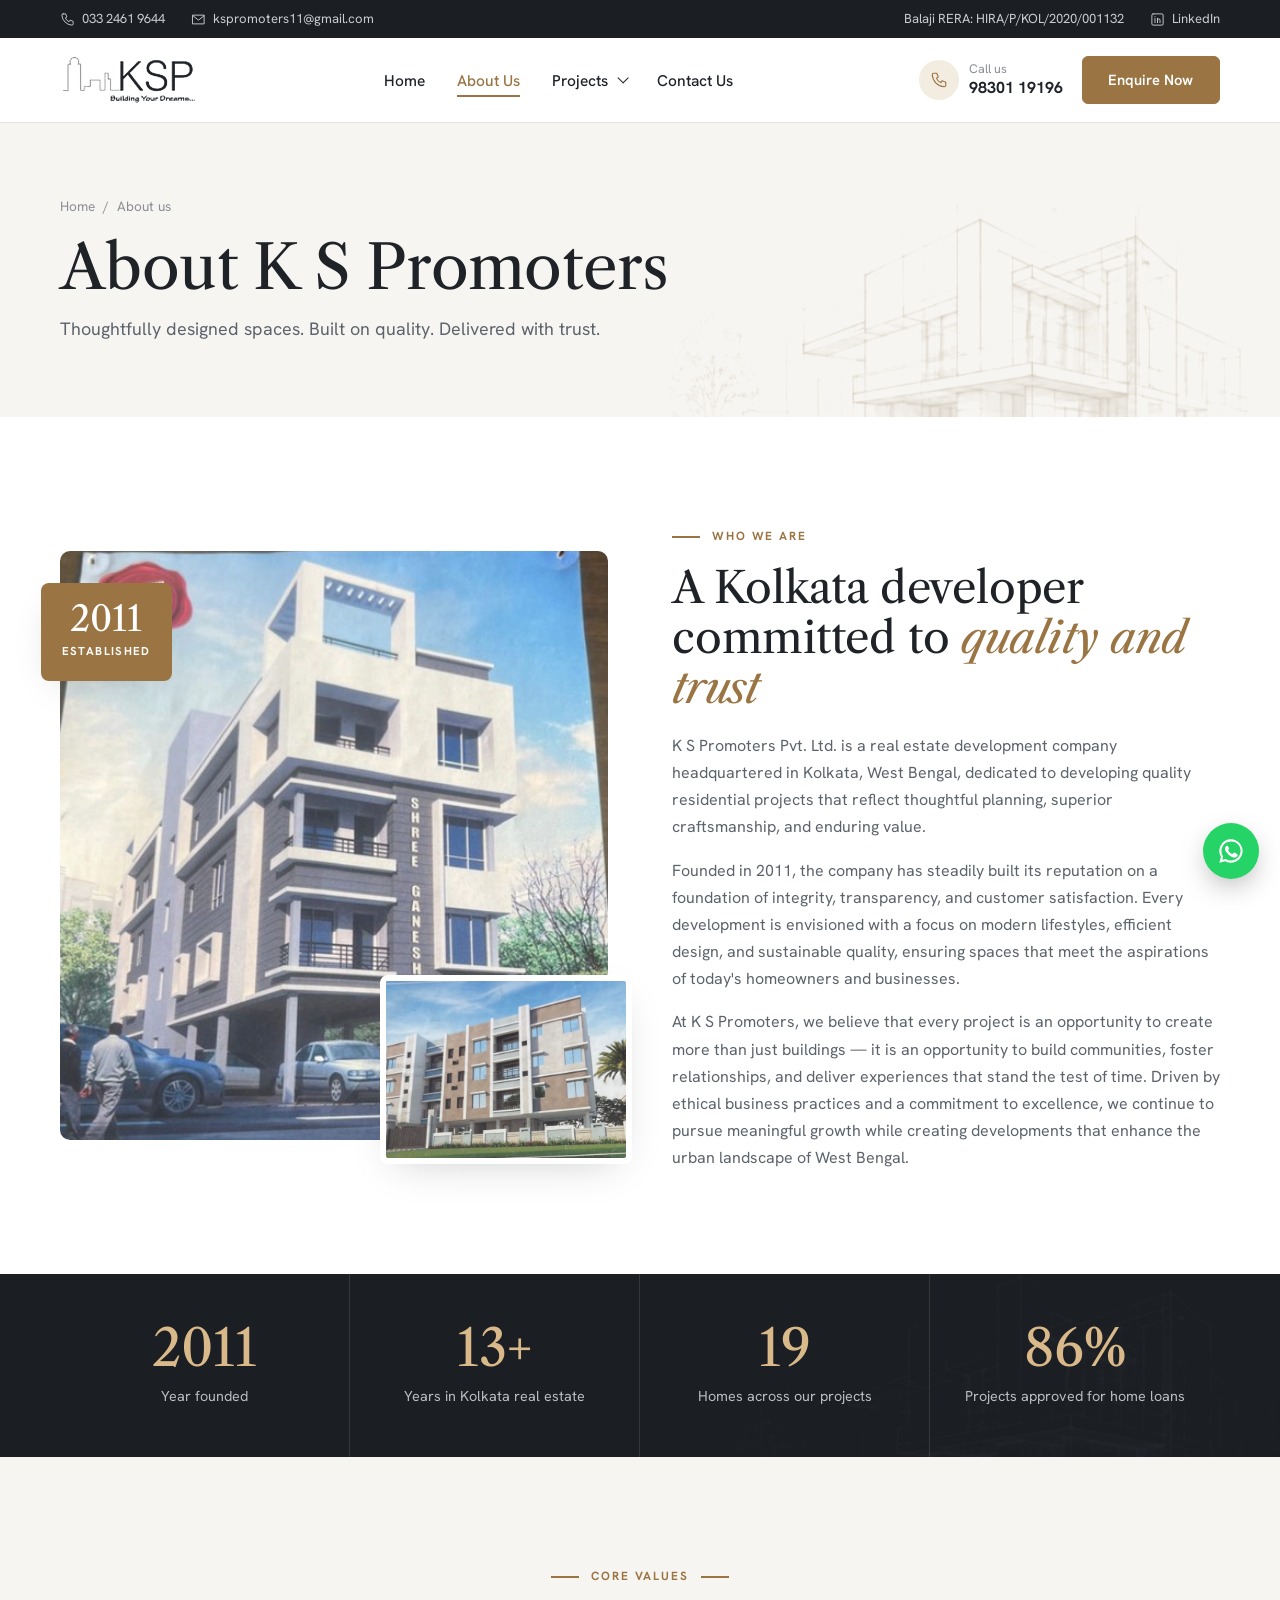
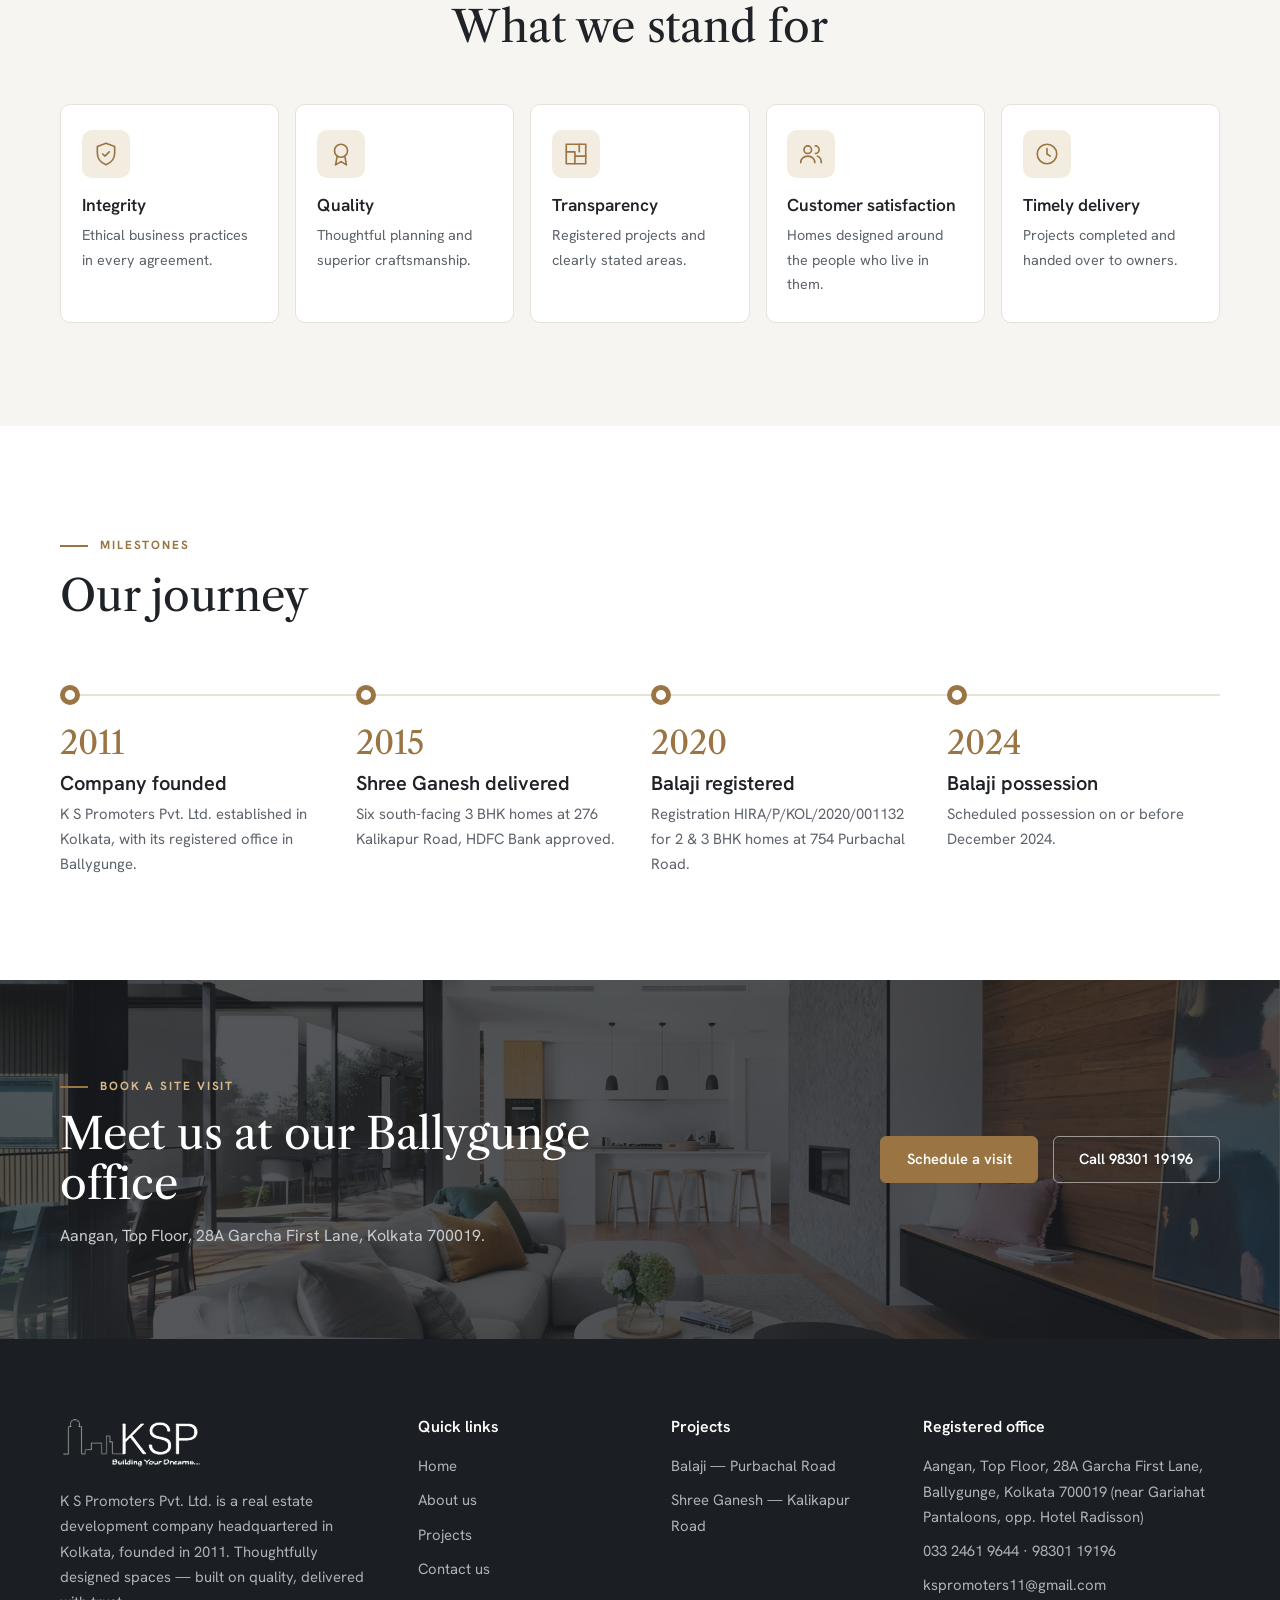
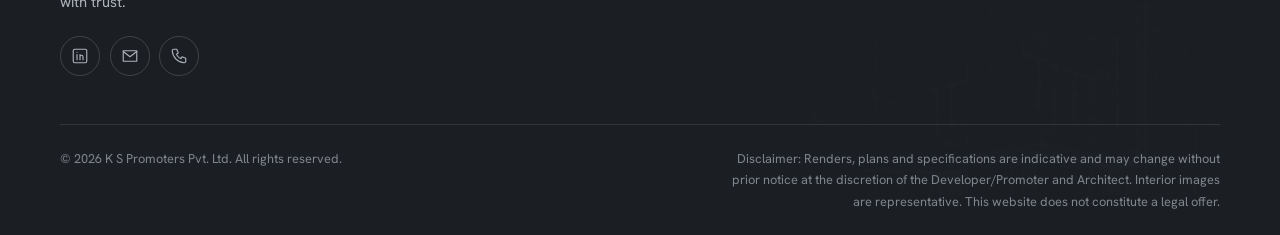
==== about.html @ bf439387 "K S Promoters website" ====
<!DOCTYPE html>
<html lang="en">
<head>
<meta charset="utf-8">
<meta name="viewport" content="width=device-width,initial-scale=1">
<title>About Us | K S Promoters Pvt. Ltd.</title>
<meta name="description" content="About K S Promoters Pvt. Ltd. — a Kolkata real estate development company founded in 2011, built on integrity, quality, transparency, customer satisfaction and timely delivery.">
<meta name="theme-color" content="#ffffff">
<link rel="icon" href="assets/ksp-logo.png">
<link rel="preconnect" href="https://fonts.googleapis.com"><link rel="preconnect" href="https://fonts.gstatic.com" crossorigin>
<link href="https://fonts.googleapis.com/css2?family=Hanken+Grotesk:wght@400;500;600;700&family=Libre+Caslon+Text:ital,wght@0,400;0,700;1,400&display=swap" rel="stylesheet">
<link rel="stylesheet" href="style.css">
</head>
<body>
<svg width="0" height="0" style="position:absolute" aria-hidden="true">
<symbol id="i-car" viewBox="0 0 24 24"><path d="M3 13l2-5h14l2 5v5H3zM3 13h18M7 18v2M17 18v2"/><circle cx="7.5" cy="15.5" r="1"/><circle cx="16.5" cy="15.5" r="1"/></symbol>
<symbol id="i-lift" viewBox="0 0 24 24"><rect x="5" y="2" width="14" height="20"/><path d="M12 2v20M7.5 10l1.5-2 1.5 2M13.5 14l1.5 2 1.5-2"/></symbol>
<symbol id="i-intercom" viewBox="0 0 24 24"><rect x="6" y="2" width="12" height="20" rx="1"/><circle cx="12" cy="8" r="2.5"/><path d="M9 14h6M9 17h6"/></symbol>
<symbol id="i-power" viewBox="0 0 24 24"><path d="M13 2L4 14h7l-1 8 9-12h-7z"/></symbol>
<symbol id="i-cctv" viewBox="0 0 24 24"><path d="M3 7l13 4-2 5L2 12zM14.5 14.5l3 1M17.5 15.5V20h4"/></symbol>
<symbol id="i-shield" viewBox="0 0 24 24"><path d="M12 2l8 3v6c0 5-3.5 9-8 11-4.5-2-8-6-8-11V5zM9 12l2 2 4-4"/></symbol>
<symbol id="i-water" viewBox="0 0 24 24"><path d="M12 2s7 7.5 7 12a7 7 0 01-14 0c0-4.5 7-12 7-12z"/></symbol>
<symbol id="i-ro" viewBox="0 0 24 24"><path d="M6 3h12l-2 8v8a2 2 0 01-2 2h-4a2 2 0 01-2-2v-8zM7 7h10"/></symbol>
<symbol id="i-marble" viewBox="0 0 24 24"><rect x="3" y="3" width="18" height="18"/><path d="M3 12h18M12 3v18M5 9l3-4M14 20l5-5"/></symbol>
<symbol id="i-window" viewBox="0 0 24 24"><rect x="3" y="3" width="18" height="18"/><path d="M12 3v18M3 8h18M14.5 13v3"/></symbol>
<symbol id="i-sun" viewBox="0 0 24 24"><circle cx="12" cy="12" r="4"/><path d="M12 2v2M12 20v2M2 12h2M20 12h2M4.9 4.9l1.4 1.4M17.7 17.7l1.4 1.4M4.9 19.1l1.4-1.4M17.7 6.3l1.4-1.4"/></symbol>
<symbol id="i-pin" viewBox="0 0 24 24"><path d="M12 22s7-7 7-12a7 7 0 00-14 0c0 5 7 12 7 12z"/><circle cx="12" cy="10" r="2.5"/></symbol>
<symbol id="i-phone" viewBox="0 0 24 24"><path d="M5 3h4l2 5-2.5 1.5a11 11 0 006 6L16 13l5 2v4a2 2 0 01-2 2A17 17 0 013 5a2 2 0 012-2z"/></symbol>
<symbol id="i-mail" viewBox="0 0 24 24"><rect x="3" y="5" width="18" height="14"/><path d="M3 6l9 7 9-7"/></symbol>
<symbol id="i-in" viewBox="0 0 24 24"><rect x="3" y="3" width="18" height="18" rx="2"/><path d="M8 10v7M8 7v.01M12 17v-4a2 2 0 014 0v4M12 10v7"/></symbol>
<symbol id="i-key" viewBox="0 0 24 24"><circle cx="8" cy="15" r="4"/><path d="M11 12l9-9M17 6l3 3M15 8l2 2"/></symbol>
<symbol id="i-compass" viewBox="0 0 24 24"><circle cx="12" cy="12" r="9"/><path d="M15.5 8.5l-2 5-5 2 2-5z"/></symbol>
<symbol id="i-bank" viewBox="0 0 24 24"><path d="M3 10l9-6 9 6M5 10v8M9.5 10v8M14.5 10v8M19 10v8M3 21h18"/></symbol>
<symbol id="i-plan" viewBox="0 0 24 24"><rect x="3" y="3" width="18" height="18"/><path d="M3 10h8v11M11 14h10M15 3v7"/></symbol>
<symbol id="i-road" viewBox="0 0 24 24"><path d="M8 3L4 21M16 3l4 18M12 4v3M12 10v3M12 16v3"/></symbol>
<symbol id="i-building" viewBox="0 0 24 24"><rect x="4" y="3" width="10" height="18"/><path d="M14 9h6v12h-6M7 7h1M10 7h1M7 11h1M10 11h1M7 15h1M10 15h1M2 21h20"/></symbol>
<symbol id="i-users" viewBox="0 0 24 24"><circle cx="9" cy="8" r="3.5"/><path d="M2.5 20c0-3.6 2.9-6 6.5-6s6.5 2.4 6.5 6M16 4.5a3.5 3.5 0 010 7M18 14c2.2.6 3.5 2.7 3.5 6"/></symbol>
<symbol id="i-clock" viewBox="0 0 24 24"><circle cx="12" cy="12" r="9"/><path d="M12 7v5l3 2"/></symbol>
<symbol id="i-award" viewBox="0 0 24 24"><circle cx="12" cy="9" r="6"/><path d="M8.5 14L7 22l5-3 5 3-1.5-8"/></symbol>
<symbol id="i-bus" viewBox="0 0 24 24"><rect x="4" y="3" width="16" height="15" rx="2"/><path d="M4 11h16M8 18v3M16 18v3"/></symbol>
<symbol id="i-train" viewBox="0 0 24 24"><rect x="5" y="3" width="14" height="14" rx="3"/><path d="M5 10h14M8 21l2-4M16 21l-2-4"/></symbol>
<symbol id="i-hospital" viewBox="0 0 24 24"><rect x="3" y="4" width="18" height="17" rx="1"/><path d="M12 8v6M9 11h6"/></symbol>
<symbol id="i-school" viewBox="0 0 24 24"><path d="M2 9l10-5 10 5-10 5zM6 11v5c0 1.5 3 3 6 3s6-1.5 6-3v-5"/></symbol>
<symbol id="i-bag" viewBox="0 0 24 24"><path d="M5 8h14l-1 13H6zM9 8V6a3 3 0 016 0v2"/></symbol>
<symbol id="i-hotel" viewBox="0 0 24 24"><path d="M3 21V5h12v16M15 10h6v11M6 8h2M10 8h2M6 12h2M10 12h2M6 16h2M10 16h2M1 21h22"/></symbol>
<symbol id="i-arrow" viewBox="0 0 24 24"><path d="M5 12h14M13 6l6 6-6 6"/></symbol>
</svg>
<div class="topbar"><div class="wrap">
  <div class="l"><a href="tel:+913324619644"><svg class="i" aria-hidden="true"><use href="#i-phone"/></svg> 033 2461 9644</a><a href="mailto:kspromoters11@gmail.com"><svg class="i" aria-hidden="true"><use href="#i-mail"/></svg> kspromoters11@gmail.com</a></div>
  <div class="r"><span>Balaji RERA: HIRA/P/KOL/2020/001132</span><a href="https://www.linkedin.com/company/k-s-promo-ters-pvt-ltd/" target="_blank" rel="noopener"><svg class="i" aria-hidden="true"><use href="#i-in"/></svg> LinkedIn</a></div>
</div></div>
<header class="hd"><div class="wrap">
  <a class="logo" href="index.html" aria-label="K S Promoters — home"><img src="assets/ksp-logo.png" alt="KSP — K S Promoters Pvt. Ltd., Building Your Dreams" width="520" height="196"></a>
  <ul class="nav" id="nav">
    <li><a href="index.html">Home</a></li>
    <li><a href="about.html" aria-current="page">About Us</a></li>
    <li><a href="projects.html">Projects<span class="caret"></span></a>
      <ul class="drop">
        <li><a href="balaji.html"><img src="assets/balaji-hero.jpg" alt=""><span><b>Balaji</b><small>Purbachal Road · 2 &amp; 3 BHK</small></span></a></li>
        <li><a href="shree-ganesh.html"><img src="assets/sg-render.jpg" alt=""><span><b>Shree Ganesh</b><small>Kalikapur Road · Completed</small></span></a></li>
        <li><a href="projects.html"><span><b>All projects</b><small>Ongoing &amp; completed</small></span></a></li>
      </ul></li>
    <li><a href="contact.html">Contact Us</a></li>
  </ul>
  <div class="hd-cta">
    <a class="hd-phone" href="tel:+919830119196"><span class="ic"><svg class="i" aria-hidden="true"><use href="#i-phone"/></svg></span><span>Call us<b>98301 19196</b></span></a>
    <a class="btn" href="contact.html" data-enquire>Enquire Now</a>
    <button class="burger" aria-label="Menu" aria-expanded="false" aria-controls="nav"><span></span></button>
  </div>
</div></header>
<main>
<section class="phero"><div class="wrap">
  <nav class="crumbs"><a href="index.html">Home</a><span>/</span><span>About us</span></nav>
  <h1 class="h1">About K S Promoters</h1>
  <p class="lead">Thoughtfully designed spaces. Built on quality. Delivered with trust.</p>
</div></section>

<section class="sec"><div class="wrap split">
  <div class="about-img rv">
    <div class="main"><img src="assets/sg-render.jpg" alt="Shree Ganesh, Kalikapur Road" loading="lazy" style="object-position:50% 30%"></div>
    <div class="inset"><img src="assets/balaji-hero.jpg" alt="Balaji, Purbachal Road" loading="lazy"></div>
    <div class="since"><b>2011</b><small>Established</small></div>
  </div>
  <div class="rv d1">
    <span class="eyebrow">Who we are</span>
    <h2 class="h2" style="margin:1rem 0 1.2rem">A Kolkata developer committed to <em>quality and trust</em></h2>
    <p class="p">K S Promoters Pvt. Ltd. is a real estate development company headquartered in Kolkata, West Bengal, dedicated to developing quality residential projects that reflect thoughtful planning, superior craftsmanship, and enduring value.</p>
    <p class="p">Founded in 2011, the company has steadily built its reputation on a foundation of integrity, transparency, and customer satisfaction. Every development is envisioned with a focus on modern lifestyles, efficient design, and sustainable quality, ensuring spaces that meet the aspirations of today's homeowners and businesses.</p>
    <p class="p">At K S Promoters, we believe that every project is an opportunity to create more than just buildings — it is an opportunity to build communities, foster relationships, and deliver experiences that stand the test of time. Driven by ethical business practices and a commitment to excellence, we continue to pursue meaningful growth while creating developments that enhance the urban landscape of West Bengal.</p>
  </div>
</div></section>

<section class="stats"><div class="wrap rv">
  <div class="s"><b>2011</b><span>Year founded</span></div>
  <div class="s"><b><span data-count="15">15</span>+</b><span>Years in Kolkata real estate</span></div>
  <div class="s"><b data-count="22">22</b><span>Homes across our projects</span></div>
  <div class="s"><b><span data-count="100">100</span>%</b><span>Projects approved for home loans</span></div>
</div></section>

<section class="sec soft"><div class="wrap">
  <div class="sec-head center"><span class="eyebrow">Core values</span><h2 class="h2">What we stand for</h2></div>
  <div class="vcards">
    <div class="rv"><span class="ic"><svg class="i" aria-hidden="true"><use href="#i-shield"/></svg></span><h3 class="h3">Integrity</h3><p>Ethical business practices in every agreement.</p></div>
    <div class="rv d1"><span class="ic"><svg class="i" aria-hidden="true"><use href="#i-award"/></svg></span><h3 class="h3">Quality</h3><p>Thoughtful planning and superior craftsmanship.</p></div>
    <div class="rv d2"><span class="ic"><svg class="i" aria-hidden="true"><use href="#i-plan"/></svg></span><h3 class="h3">Transparency</h3><p>Registered projects and clearly stated areas.</p></div>
    <div class="rv d3"><span class="ic"><svg class="i" aria-hidden="true"><use href="#i-users"/></svg></span><h3 class="h3">Customer satisfaction</h3><p>Homes designed around the people who live in them.</p></div>
    <div class="rv d4"><span class="ic"><svg class="i" aria-hidden="true"><use href="#i-clock"/></svg></span><h3 class="h3">Timely delivery</h3><p>Projects completed and handed over to owners.</p></div>
  </div>
</div></section>

<section class="sec"><div class="wrap">
  <div class="sec-head"><span class="eyebrow">Milestones</span><h2 class="h2">Our journey</h2></div>
  <ol class="timeline">
    <li class="rv"><span class="yr">2011</span><h3 class="h3">Company founded</h3><p>K S Promoters Pvt. Ltd. established in Kolkata, with its registered office in Ballygunge.</p></li>
    <li class="rv d1"><span class="yr">2015</span><h3 class="h3">Shree Ganesh delivered</h3><p>Six south-facing 3 BHK homes at 276 Kalikapur Road, HDFC Bank approved.</p></li>
    <li class="rv d2"><span class="yr">2020</span><h3 class="h3">Balaji registered</h3><p>Registration HIRA/P/KOL/2020/001132 for 2 &amp; 3 BHK homes at 754 Purbachal Road.</p></li>
    <li class="rv d3"><span class="yr">2024</span><h3 class="h3">Balaji possession</h3><p>Scheduled possession on or before December 2024.</p></li>
  </ol>
</div></section>
<section class="cta"><img src="assets/interior-2.jpg" alt="" loading="lazy"><div class="wrap">
  <div><span class="eyebrow" style="color:#d9b98a">Book a site visit</span><h2 class="h2" style="margin-top:.8rem">Meet us at our Ballygunge office</h2><p class="p">Aangan, Top Floor, 28A Garcha First Lane, Kolkata 700019.</p></div>
  <div class="actions"><a class="btn" href="contact.html" data-enquire="">Schedule a visit</a><a class="btn ghost-w" href="tel:+919830119196">Call 98301 19196</a></div>
</div></section>
</main>
<footer class="ft"><div class="wrap">
  <div class="top">
    <div><a class="logo" href="index.html"><img src="assets/ksp-logo-white.png" alt="KSP — K S Promoters Pvt. Ltd." width="520" height="196"></a>
      <p>K S Promoters Pvt. Ltd. is a real estate development company headquartered in Kolkata, founded in 2011. Thoughtfully designed spaces — built on quality, delivered with trust.</p>
      <div class="social"><a href="https://www.linkedin.com/company/k-s-promo-ters-pvt-ltd/" target="_blank" rel="noopener" aria-label="LinkedIn"><svg class="i" aria-hidden="true"><use href="#i-in"/></svg></a><a href="mailto:kspromoters11@gmail.com" aria-label="Email"><svg class="i" aria-hidden="true"><use href="#i-mail"/></svg></a><a href="tel:+913324619644" aria-label="Phone"><svg class="i" aria-hidden="true"><use href="#i-phone"/></svg></a></div></div>
    <div><h4>Quick links</h4><ul><li><a href="index.html">Home</a></li><li><a href="about.html">About us</a></li><li><a href="projects.html">Projects</a></li><li><a href="contact.html">Contact us</a></li></ul></div>
    <div><h4>Projects</h4><ul><li><a href="balaji.html">Balaji — Purbachal Road</a></li><li><a href="shree-ganesh.html">Shree Ganesh — Kalikapur Road</a></li></ul></div>
    <div><h4>Registered office</h4><ul><li>Aangan, Top Floor, 28A Garcha First Lane, Ballygunge, Kolkata 700019 (near Gariahat Pantaloons, opp. Hotel Radisson)</li><li><a href="tel:+913324619644">033 2461 9644</a> · <a href="tel:+919830119196">98301 19196</a></li><li><a href="mailto:kspromoters11@gmail.com">kspromoters11@gmail.com</a></li></ul></div>
  </div>
  <div class="bot"><p>© <span class="yr-now"></span> K S Promoters Pvt. Ltd. All rights reserved.</p><p>Disclaimer: Renders, plans and specifications are indicative and may change without prior notice at the discretion of the Developer/Promoter and Architect. Interior images are representative. This website does not constitute a legal offer.</p></div>
</div></footer>
<dialog class="enq" aria-labelledby="enq-t">
  <button class="x" aria-label="Close">×</button>
  <form class="form enquiry">
    <div><span class="eyebrow">Enquire now</span><h2 id="enq-t" class="h3" style="margin-top:.6rem">Our team will call you back</h2></div>
<div class="two">
  <div class="field"><label for="m-name">Full name *</label><input id="m-name" name="name" required autocomplete="name"></div>
  <div class="field"><label for="m-phone">Phone *</label><input id="m-phone" name="phone" type="tel" required autocomplete="tel"></div>
</div>
<div class="field"><label for="m-project">Interested in</label><select id="m-project" name="project"><option>Balaji</option><option>Shree Ganesh</option><option>General enquiry</option></select></div>
<div class="field"><label for="m-msg">Message</label><textarea id="m-msg" name="msg" placeholder="Preferred configuration, site-visit date, questions…"></textarea></div>
<button class="btn" type="submit">Submit enquiry</button>
<p class="note">By submitting, you agree to be contacted by K S Promoters about your enquiry.</p>
  </form>
</dialog>
<a class="wa" href="https://wa.me/919830119196?text=Hi%2C%20I%27m%20interested%20in%20a%20K%20S%20Promoters%20property." target="_blank" rel="noopener" aria-label="Chat on WhatsApp"><svg viewBox="0 0 24 24"><path d="M12 2a10 10 0 00-8.6 15.1L2 22l5-1.3A10 10 0 1012 2zm0 18.2a8.2 8.2 0 01-4.2-1.2l-.3-.2-3 .8.8-2.9-.2-.3A8.2 8.2 0 1112 20.2zm4.5-6.1c-.2-.1-1.5-.7-1.7-.8s-.4-.1-.6.1-.7.8-.8 1-.3.2-.5.1a6.7 6.7 0 01-3.3-2.9c-.3-.4.2-.4.7-1.3a.4.4 0 000-.4l-.8-1.9c-.2-.5-.4-.4-.6-.4h-.5a1 1 0 00-.7.3 3 3 0 00-.9 2.2 5.2 5.2 0 001.1 2.8 11.9 11.9 0 004.6 4c1.7.7 2.4.8 3.2.7a2.8 2.8 0 001.8-1.3 2.3 2.3 0 00.2-1.3c-.1-.1-.3-.2-.5-.3z"/></svg></a>
<script src="script.js"></script>
</body>
</html>
---- style.css ----
/* K S Promoters Pvt. Ltd. — brand system taken from the company's LinkedIn identity:
   white + warm stone, bronze accent, architectural line sketch, Caslon-style wordmark */
:root{
  --ink:#1f2328;--slate:#5d636b;--muted:#8a8f96;
  --bronze:#9a7442;--bronze-d:#7b5a30;--bronze-l:#f3ece1;
  --bg:#fff;--soft:#f7f5f1;--line:#e7e2d9;--dark:#1b1e22;
  --serif:"Libre Caslon Text",Georgia,serif;--sans:"Hanken Grotesk",system-ui,sans-serif;
  --wrap:1240px;--r:6px;--shadow:0 12px 40px -18px rgba(31,35,40,.28);--ease:cubic-bezier(.2,.7,.2,1);
}
*,*::before,*::after{box-sizing:border-box;margin:0;padding:0}
html{scroll-behavior:smooth;scroll-padding-top:110px}
body{font:400 1rem/1.7 var(--sans);color:var(--ink);background:var(--bg);-webkit-font-smoothing:antialiased;overflow-x:hidden}
img{display:block;max-width:100%}
a{color:inherit;text-decoration:none}
::selection{background:var(--bronze);color:#fff}
:focus-visible{outline:2px solid var(--bronze);outline-offset:3px}
svg.i{width:26px;height:26px;stroke:currentColor;fill:none;stroke-width:1.5;stroke-linecap:round;stroke-linejoin:round;flex:none}
.wrap{max-width:var(--wrap);margin:0 auto;padding:0 clamp(1.25rem,4vw,2.5rem)}

/* ---------- type ---------- */
.eyebrow{display:inline-flex;align-items:center;gap:.75rem;font:700 .74rem/1 var(--sans);letter-spacing:.16em;text-transform:uppercase;color:var(--bronze)}
.eyebrow::before{content:"";width:28px;height:2px;background:var(--bronze)}
h1,h2,h3,h4{font-weight:400;color:var(--ink)}
.h1{font:400 clamp(2.4rem,4.8vw,4.1rem)/1.1 var(--serif);letter-spacing:-.01em}
.h2{font:400 clamp(1.9rem,3.4vw,2.9rem)/1.15 var(--serif);letter-spacing:-.005em}
.h3{font:600 1.25rem/1.3 var(--sans)}
.h1 em,.h2 em{font-style:italic;color:var(--bronze)}
.lead{font-size:clamp(1.05rem,1.4vw,1.2rem);color:var(--slate);max-width:56ch}
.p{color:var(--slate)}
.p+.p{margin-top:1rem}
.sec-head{max-width:720px;margin-bottom:clamp(2.2rem,4vw,3.2rem)}
.sec-head .h2{margin:1rem 0 .9rem}
.sec-head.center{text-align:center;margin-inline:auto}
.sec-head.center .eyebrow::after{content:"";width:28px;height:2px;background:var(--bronze)}
.sec-head.row{max-width:none;display:flex;justify-content:space-between;align-items:end;gap:2rem;flex-wrap:wrap}

/* ---------- buttons ---------- */
.btn{display:inline-flex;align-items:center;justify-content:center;gap:.6rem;padding:.95rem 1.6rem;border-radius:var(--r);background:var(--bronze);color:#fff;font:600 .92rem/1 var(--sans);border:1.5px solid var(--bronze);cursor:pointer;transition:background .25s,border-color .25s,color .25s}
.btn:hover{background:var(--bronze-d);border-color:var(--bronze-d)}
.btn.outline{background:transparent;color:var(--ink);border-color:var(--ink)}
.btn.outline:hover{background:var(--ink);color:#fff}
.btn.white{background:#fff;color:var(--ink);border-color:#fff}
.btn.white:hover{background:var(--bronze-l)}
.btn.ghost-w{background:transparent;color:#fff;border-color:#ffffff80}
.btn.ghost-w:hover{background:#fff;color:var(--ink)}
.btn.sm{padding:.7rem 1.1rem;font-size:.85rem}
.link{display:inline-flex;align-items:center;gap:.45rem;font-weight:600;color:var(--bronze);transition:gap .25s}
.link:hover{gap:.75rem}

/* ---------- top bar + header ---------- */
.topbar{background:var(--dark);color:#c9cdd2;font-size:.82rem}
.topbar .wrap{display:flex;justify-content:space-between;align-items:center;gap:1rem;min-height:38px}
.topbar .l,.topbar .r{display:flex;gap:1.6rem;align-items:center}
.topbar a{display:inline-flex;align-items:center;gap:.45rem}
.topbar a:hover{color:#fff}
.topbar svg.i{width:15px;height:15px}
.hd{position:sticky;top:0;z-index:100;background:#fff;border-bottom:1px solid var(--line);transition:box-shadow .3s}
.hd.solid{box-shadow:0 6px 24px -14px rgba(0,0,0,.25)}
.hd .wrap{display:flex;align-items:center;justify-content:space-between;gap:1.5rem;min-height:84px}
.logo img{height:52px;width:auto}
.nav{display:flex;align-items:center;gap:2rem;list-style:none}
.nav>li{position:relative}
.nav>li>a{display:flex;align-items:center;gap:.3rem;font:500 .97rem var(--sans);padding:.6rem 0;color:var(--ink);position:relative}
.nav>li>a::after{content:"";position:absolute;left:0;right:0;bottom:.2rem;height:2px;background:var(--bronze);transform:scaleX(0);transition:transform .3s var(--ease)}
.nav>li>a:hover::after,.nav>li>a[aria-current]::after{transform:scaleX(1)}
.nav>li>a[aria-current]{color:var(--bronze)}
.nav .caret{width:8px;height:8px;border-right:1.5px solid currentColor;border-bottom:1.5px solid currentColor;transform:rotate(45deg) translateY(-3px);margin-left:.3rem}
.drop{position:absolute;top:100%;left:-1rem;min-width:280px;background:#fff;border:1px solid var(--line);border-radius:var(--r);box-shadow:var(--shadow);padding:.5rem;list-style:none;opacity:0;visibility:hidden;transform:translateY(8px);transition:.25s var(--ease)}
.nav>li:hover .drop,.nav>li:focus-within .drop{opacity:1;visibility:visible;transform:none}
.drop a{display:flex;gap:.8rem;align-items:center;padding:.6rem;border-radius:4px}
.drop a:hover{background:var(--soft)}
.drop img{width:56px;height:42px;object-fit:cover;border-radius:3px}
.drop b{display:block;font-weight:600;font-size:.95rem}
.drop small{color:var(--muted);font-size:.8rem}
.hd-cta{display:flex;align-items:center;gap:1.2rem}
.hd-phone{display:flex;align-items:center;gap:.6rem;font-size:.78rem;color:var(--muted);line-height:1.25}
.hd-phone b{display:block;color:var(--ink);font-size:1rem}
.hd-phone .ic{width:40px;height:40px;border-radius:50%;background:var(--bronze-l);color:var(--bronze);display:grid;place-items:center}
.hd-phone svg.i{width:18px;height:18px}
.burger{display:none;width:44px;height:44px;border:1px solid var(--line);border-radius:var(--r);background:#fff;cursor:pointer;position:relative}
.burger span,.burger span::before,.burger span::after{position:absolute;left:11px;right:11px;height:2px;background:var(--ink);transition:.3s}
.burger span{top:21px}.burger span::before,.burger span::after{content:"";left:0;right:0}
.burger span::before{top:-7px}.burger span::after{top:7px}
.hd.open .burger span{background:transparent}
.hd.open .burger span::before{transform:translateY(7px) rotate(45deg)}
.hd.open .burger span::after{transform:translateY(-7px) rotate(-45deg)}

/* ---------- hero ---------- */
.hero{position:relative;background:var(--soft);overflow:hidden;padding:clamp(3rem,6vw,5.5rem) 0 clamp(5.5rem,8vw,7.5rem)}
.hero::before{content:"";position:absolute;left:-40px;bottom:-10px;width:min(56vw,760px);aspect-ratio:760/266;background:url(assets/sketch-house.png) no-repeat left bottom/contain;opacity:.5;pointer-events:none}
.hero::after{content:"";position:absolute;right:0;top:0;width:min(30vw,330px);aspect-ratio:328/176;background:url(assets/sketch-skyline.png) no-repeat right top/contain;opacity:.35;pointer-events:none}
.hero .wrap{display:grid;grid-template-columns:1fr 1.05fr;gap:clamp(2rem,5vw,4.5rem);align-items:center;position:relative;z-index:1}
.hero .h1{margin:1.2rem 0 1.3rem}
.hero .lead{margin-bottom:2rem}
.hero .actions{display:flex;gap:.9rem;flex-wrap:wrap}
.trust{display:flex;gap:2.2rem;flex-wrap:wrap;margin-top:2.6rem;padding-top:1.8rem;border-top:1px solid var(--line)}
.trust div{font-size:.82rem;color:var(--slate);line-height:1.35}
.trust b{display:block;font:400 1.7rem/1.1 var(--serif);color:var(--ink);margin-bottom:.15rem}

/* slider */
.slider{position:relative;border-radius:10px;overflow:hidden;box-shadow:0 30px 60px -30px rgba(31,35,40,.45);aspect-ratio:4/3.3;background:var(--ink)}
.slide{position:absolute;inset:0;opacity:0;transition:opacity 1s ease}
.slide.on{opacity:1}
.slide img{width:100%;height:100%;object-fit:cover;transform:scale(1.06);transition:transform 6s ease}
.slide.on img{transform:scale(1)}
.slide .cap{position:absolute;left:1.2rem;right:1.2rem;bottom:1.2rem;background:#ffffffef;backdrop-filter:blur(6px);border-radius:var(--r);padding:1rem 1.2rem;display:flex;justify-content:space-between;align-items:center;gap:1rem}
.slide .cap small{display:block;font-size:.72rem;color:var(--muted);text-transform:uppercase;letter-spacing:.1em;font-weight:700}
.slide .cap b{display:block;font:400 1.35rem/1.2 var(--serif)}
.slide .cap span{font-size:.88rem;color:var(--slate)}
.badge{display:inline-flex;align-items:center;gap:.4rem;font:700 .7rem/1 var(--sans);letter-spacing:.08em;text-transform:uppercase;padding:.45rem .7rem;border-radius:99px;background:var(--bronze-l);color:var(--bronze-d)}
.badge.done{background:#e7f2ea;color:#2f6b43}
.badge.top{position:absolute;top:1rem;left:1rem;z-index:2;background:#fff}
.badge.top.done{background:#e7f2ea}
.dots{position:absolute;top:1.1rem;right:1rem;display:flex;gap:.4rem;z-index:2}
.dots button{width:28px;height:4px;border:0;border-radius:2px;background:#ffffff80;cursor:pointer;padding:0}
.dots button.on{background:#fff}

/* quick enquiry bar */
.qbar{position:relative;z-index:5;margin-top:-3.2rem}
.qbar form{display:grid;grid-template-columns:auto 1fr 1fr 1fr auto;gap:1rem;align-items:center;background:#fff;border:1px solid var(--line);border-radius:10px;box-shadow:var(--shadow);padding:1.2rem 1.4rem}
.qbar .t{font:400 1.25rem/1.2 var(--serif);padding-right:1rem;border-right:1px solid var(--line)}
.qbar .t small{display:block;font:500 .78rem var(--sans);color:var(--muted)}
.qbar input,.qbar select{width:100%;border:1px solid var(--line);border-radius:var(--r);padding:.85rem 1rem;font:400 .95rem var(--sans);color:var(--ink);background:var(--soft);outline:0;transition:border-color .2s,background .2s}
.qbar input:focus,.qbar select:focus{border-color:var(--bronze);background:#fff}

/* ---------- sections ---------- */
.sec{padding:clamp(4.5rem,8vw,7rem) 0}
.sec.soft{background:var(--soft)}
.split{display:grid;grid-template-columns:1fr 1fr;gap:clamp(2.5rem,5vw,5rem);align-items:center}
.split.top{align-items:start}

/* about block */
.about-img{position:relative}
.about-img .main{border-radius:10px;overflow:hidden;aspect-ratio:4/4.3}
.about-img .main img{width:100%;height:100%;object-fit:cover}
.about-img .inset{position:absolute;right:-1.5rem;bottom:-1.5rem;width:46%;border:6px solid #fff;border-radius:8px;overflow:hidden;box-shadow:var(--shadow);aspect-ratio:4/3}
.about-img .inset img{width:100%;height:100%;object-fit:cover}
.about-img .since{position:absolute;left:-1.2rem;top:2rem;background:var(--bronze);color:#fff;border-radius:8px;padding:1.1rem 1.3rem;text-align:center;box-shadow:var(--shadow)}
.about-img .since b{display:block;font:400 2.2rem/1 var(--serif)}
.about-img .since small{font-size:.72rem;letter-spacing:.12em;text-transform:uppercase;font-weight:700}
.values{display:flex;flex-wrap:wrap;gap:.6rem;margin:1.6rem 0 2rem}
.values span{display:inline-flex;align-items:center;gap:.5rem;padding:.55rem .9rem;border:1px solid var(--line);border-radius:99px;font-size:.88rem;font-weight:500;background:#fff}
.values span::before{content:"";width:7px;height:7px;border-radius:50%;background:var(--bronze)}
.checks{list-style:none;display:grid;grid-template-columns:1fr 1fr;gap:.7rem 1.5rem;margin:1.6rem 0 2.2rem}
.checks li{display:flex;gap:.6rem;align-items:flex-start;font-weight:500}
.checks li::before{content:"";flex:none;width:20px;height:20px;margin-top:.15rem;border-radius:50%;background:var(--bronze-l) url("data:image/svg+xml,%3Csvg xmlns='http://www.w3.org/2000/svg' viewBox='0 0 20 20'%3E%3Cpath d='M6 10.5l2.5 2.5L14 7.5' fill='none' stroke='%239a7442' stroke-width='2' stroke-linecap='round' stroke-linejoin='round'/%3E%3C/svg%3E") center/100%}

/* stats band */
.stats{background:var(--dark);color:#fff;position:relative;overflow:hidden}
.stats::before{content:"";position:absolute;right:-60px;bottom:-20px;width:620px;aspect-ratio:760/266;background:url(assets/sketch-house.png) no-repeat center/contain;opacity:.12;filter:invert(1)}
.stats .wrap{display:grid;grid-template-columns:repeat(4,1fr);position:relative}
.stats .s{padding:3rem 1.5rem;border-right:1px solid #ffffff1c;text-align:center}
.stats .s:last-child{border:0}
.stats b{display:block;font:400 clamp(2.4rem,4vw,3.4rem)/1 var(--serif);color:#d9b98a}
.stats span{display:block;margin-top:.7rem;font-size:.9rem;color:#b9bec4}

/* project cards */
.tabs{display:flex;gap:.4rem;background:var(--soft);padding:.35rem;border-radius:99px;border:1px solid var(--line)}
.tabs button{border:0;background:none;padding:.6rem 1.2rem;border-radius:99px;font:600 .88rem var(--sans);color:var(--slate);cursor:pointer;transition:.25s}
.tabs button.on{background:#fff;color:var(--ink);box-shadow:0 2px 8px -3px rgba(0,0,0,.2)}
.cards{display:grid;grid-template-columns:repeat(auto-fill,minmax(340px,1fr));gap:1.8rem}
.card{background:#fff;border:1px solid var(--line);border-radius:10px;overflow:hidden;display:flex;flex-direction:column;transition:transform .35s var(--ease),box-shadow .35s var(--ease)}
.card:hover{transform:translateY(-6px);box-shadow:var(--shadow)}
.card .ph{position:relative;aspect-ratio:16/11;overflow:hidden;display:block}
.card .ph img{width:100%;height:100%;object-fit:cover;transition:transform 1s var(--ease)}
.card:hover .ph img{transform:scale(1.05)}
.card .bd{padding:1.4rem 1.5rem 1.5rem;display:flex;flex-direction:column;flex:1}
.card h3{font:400 1.7rem/1.15 var(--serif)}
.card .loc{display:flex;gap:.4rem;align-items:center;color:var(--slate);font-size:.92rem;margin:.4rem 0 1.1rem}
.card .loc svg.i{width:16px;height:16px;color:var(--bronze)}
.card dl{display:grid;grid-template-columns:repeat(3,1fr);border-block:1px solid var(--line);padding:.9rem 0;margin-bottom:1.2rem}
.card dl div+div{border-left:1px solid var(--line);padding-left:.9rem}
.card dt{font-size:.7rem;color:var(--muted);text-transform:uppercase;letter-spacing:.08em;font-weight:700}
.card dd{font-weight:600;font-size:.95rem;margin-top:.15rem}
.card .ft2{display:flex;gap:.7rem;margin-top:auto}
.card .ft2 .btn{flex:1}
.card[hidden]{display:none}

/* feature cards (why us) */
.feat{display:grid;grid-template-columns:repeat(3,1fr);gap:1.4rem}
.feat>div{background:#fff;border:1px solid var(--line);border-radius:10px;padding:2rem 1.7rem;transition:border-color .3s,transform .3s var(--ease)}
.feat>div:hover{border-color:var(--bronze);transform:translateY(-4px)}
.feat .ic{width:54px;height:54px;border-radius:10px;background:var(--bronze-l);color:var(--bronze);display:grid;place-items:center;margin-bottom:1.3rem}
.feat h3{margin-bottom:.5rem}
.feat p{color:var(--slate);font-size:.95rem}

/* amenities */
.amen{display:grid;grid-template-columns:repeat(5,1fr);gap:1rem;list-style:none}
.amen li{display:flex;flex-direction:column;align-items:center;text-align:center;gap:.9rem;padding:1.6rem 1rem;background:#fff;border:1px solid var(--line);border-radius:10px;font-weight:500;font-size:.95rem;transition:border-color .3s,box-shadow .3s}
.amen li:hover{border-color:var(--bronze);box-shadow:var(--shadow)}
.amen svg.i{width:34px;height:34px;color:var(--bronze);stroke-width:1.3}

/* location */
.dist{display:grid;grid-template-columns:1fr 1fr;gap:.8rem;list-style:none}
.dist li{display:flex;justify-content:space-between;align-items:center;gap:1rem;padding:.95rem 1.1rem;background:#fff;border:1px solid var(--line);border-radius:var(--r)}
.dist li span{display:flex;align-items:center;gap:.7rem;font-weight:500}
.dist li svg.i{width:18px;height:18px;color:var(--bronze)}
.dist li b{font-weight:700;color:var(--bronze-d);white-space:nowrap}
.plate{border:1px solid var(--line);border-radius:10px;background:#fff;padding:1rem;cursor:zoom-in;transition:box-shadow .3s}
.plate:hover{box-shadow:var(--shadow)}
.plate img{width:100%;height:clamp(240px,32vw,440px);object-fit:contain;border-radius:4px}
.plate figcaption{display:flex;justify-content:space-between;margin-top:.8rem;font-size:.85rem;color:var(--slate)}
.plate figcaption b{color:var(--ink);font-weight:600}

/* steps */
.steps{display:grid;grid-template-columns:repeat(5,1fr);gap:1.2rem;counter-reset:s;list-style:none}
.steps li{position:relative;padding:1.8rem 1.4rem;background:#fff;border:1px solid var(--line);border-radius:10px}
.steps li::before{counter-increment:s;content:"0" counter(s);font:400 2.2rem/1 var(--serif);color:var(--bronze);display:block;margin-bottom:1rem}
.steps h3{font-size:1.05rem;margin-bottom:.4rem}
.steps p{font-size:.9rem;color:var(--slate)}

/* finance */
.finance{display:grid;grid-template-columns:1.4fr 1fr;gap:2rem;align-items:center;background:var(--bronze-l);border-radius:12px;padding:clamp(2rem,4vw,3.2rem);position:relative;overflow:hidden}
.finance::after{content:"";position:absolute;right:-30px;bottom:-14px;width:420px;aspect-ratio:760/266;background:url(assets/sketch-house.png) no-repeat center/contain;opacity:.35}
.finance>*{position:relative;z-index:1}
.finance .bank{display:flex;gap:1rem;flex-wrap:wrap;justify-content:flex-end}
.finance .bank span{background:#fff;border:1px solid var(--line);border-radius:8px;padding:1rem 1.4rem;font-weight:700;letter-spacing:.02em;display:flex;align-items:center;gap:.6rem}
.finance .bank svg.i{color:var(--bronze)}

/* faq */
.faq{max-width:860px;margin:0 auto}
.faq details{background:#fff;border:1px solid var(--line);border-radius:8px;margin-bottom:.8rem;transition:border-color .3s}
.faq details[open]{border-color:var(--bronze)}
.faq summary{list-style:none;cursor:pointer;display:flex;justify-content:space-between;gap:1rem;align-items:center;padding:1.15rem 1.4rem;font-weight:600;font-size:1.02rem}
.faq summary::-webkit-details-marker{display:none}
.faq summary::after{content:"";flex:none;width:28px;height:28px;border-radius:50%;background:var(--soft) url("data:image/svg+xml,%3Csvg xmlns='http://www.w3.org/2000/svg' viewBox='0 0 28 28'%3E%3Cpath d='M14 9v10M9 14h10' stroke='%239a7442' stroke-width='2' stroke-linecap='round'/%3E%3C/svg%3E") center/100%;transition:transform .3s}
.faq details[open] summary::after{transform:rotate(45deg)}
.faq details p{padding:0 1.4rem 1.3rem;color:var(--slate)}

/* cta band */
.cta{position:relative;background:var(--dark);color:#fff;overflow:hidden;padding:clamp(4rem,7vw,6rem) 0}
.cta>img{position:absolute;inset:0;width:100%;height:100%;object-fit:cover;opacity:.25}
.cta .wrap{position:relative;display:flex;justify-content:space-between;align-items:center;gap:2rem;flex-wrap:wrap}
.cta .h2{color:#fff;max-width:20ch}
.cta .p{color:#c9cdd2;margin-top:.8rem}
.cta .actions{display:flex;gap:.9rem;flex-wrap:wrap}

/* page hero (inner) */
.phero{background:var(--soft);position:relative;overflow:hidden;padding:clamp(3rem,6vw,4.5rem) 0}
.phero::before{content:"";position:absolute;right:-30px;bottom:-10px;width:min(50vw,640px);aspect-ratio:760/266;background:url(assets/sketch-house.png) no-repeat right bottom/contain;opacity:.45}
.phero .wrap{position:relative}
.crumbs{display:flex;gap:.5rem;font-size:.85rem;color:var(--muted);margin-bottom:1rem}
.crumbs a:hover{color:var(--bronze)}
.phero .h1{margin-bottom:.8rem}

/* project detail */
.pd-hero{background:var(--soft);padding:clamp(2.5rem,5vw,4rem) 0}
.pd-hero .wrap{display:grid;grid-template-columns:1.35fr 1fr;gap:clamp(2rem,4vw,3.5rem);align-items:center}
.pd-hero .main{border-radius:10px;overflow:hidden;aspect-ratio:16/11;position:relative;box-shadow:var(--shadow)}
.pd-hero .main img{width:100%;height:100%;object-fit:cover}
.pd-hero .h1{margin:.9rem 0 .5rem}
.pd-hero .loc{display:flex;gap:.45rem;align-items:center;color:var(--slate);margin-bottom:1.5rem}
.pd-hero .loc svg.i{width:18px;height:18px;color:var(--bronze)}
.specs{display:grid;grid-template-columns:1fr 1fr;border:1px solid var(--line);border-radius:8px;background:#fff;margin-bottom:1.6rem}
.specs div{padding:1rem 1.2rem;border-bottom:1px solid var(--line)}
.specs div:nth-child(odd){border-right:1px solid var(--line)}
.specs div:nth-last-child(-n+2){border-bottom:0}
.specs dt{font-size:.72rem;color:var(--muted);text-transform:uppercase;letter-spacing:.08em;font-weight:700}
.specs dd{font-weight:600;margin-top:.15rem}
.subnav{position:sticky;top:84px;z-index:50;background:#fff;border-bottom:1px solid var(--line)}
.subnav .wrap{display:flex;gap:2rem;overflow-x:auto;scrollbar-width:none}
.subnav a{padding:1rem 0;font-weight:600;font-size:.93rem;color:var(--slate);border-bottom:2px solid transparent;white-space:nowrap}
.subnav a:hover{color:var(--bronze);border-color:var(--bronze)}
.ctable{width:100%;border-collapse:separate;border-spacing:0;border:1px solid var(--line);border-radius:10px;overflow:hidden;background:#fff}
.ctable th{background:var(--dark);color:#fff;text-align:left;font:600 .78rem var(--sans);letter-spacing:.08em;text-transform:uppercase;padding:1rem 1.3rem}
.ctable td{padding:1.1rem 1.3rem;border-top:1px solid var(--line);font-weight:500}
.ctable td:first-child{font:400 1.3rem var(--serif);color:var(--bronze)}
.ctable tr:hover td{background:var(--soft)}
.ctable .btn{padding:.55rem .9rem;font-size:.8rem}
.gallery{display:grid;grid-template-columns:repeat(4,1fr);grid-auto-rows:clamp(150px,16vw,220px);gap:1rem}
.gallery figure{position:relative;border-radius:8px;overflow:hidden;cursor:zoom-in;background:var(--soft);border:1px solid var(--line)}
.gallery figure:first-child{grid-column:span 2;grid-row:span 2}
.gallery img{width:100%;height:100%;object-fit:cover;transition:transform .8s var(--ease)}
.gallery figure.fit img{object-fit:contain;background:#fff}
.gallery figure:hover img{transform:scale(1.05)}
.gallery figcaption{position:absolute;left:.7rem;bottom:.7rem;background:#fffffff0;border-radius:4px;padding:.3rem .6rem;font-size:.75rem;font-weight:600}

/* forms */
.side-form{position:sticky;top:150px}
.form{background:#fff;border:1px solid var(--line);border-radius:10px;padding:clamp(1.5rem,3vw,2.2rem);box-shadow:var(--shadow);display:grid;gap:1rem}
.form .h3{font:400 1.6rem/1.2 var(--serif)}
.form .two{display:grid;grid-template-columns:1fr 1fr;gap:1rem}
.field{display:flex;flex-direction:column;gap:.35rem}
.field label{font-size:.8rem;font-weight:600;color:var(--slate)}
.field input,.field select,.field textarea{border:1px solid var(--line);border-radius:var(--r);padding:.85rem 1rem;font:400 .97rem var(--sans);color:var(--ink);background:var(--soft);outline:0;transition:border-color .2s,background .2s}
.field input:focus,.field select:focus,.field textarea:focus{border-color:var(--bronze);background:#fff}
.field textarea{resize:vertical;min-height:6rem}
.form .note{font-size:.78rem;color:var(--muted)}

/* about page */
.timeline{list-style:none;display:grid;grid-template-columns:repeat(4,1fr);gap:1.4rem;position:relative}
.timeline::before{content:"";position:absolute;left:0;right:0;top:22px;height:2px;background:var(--line)}
.timeline li{position:relative;padding-top:3.4rem}
.timeline li::before{content:"";position:absolute;top:13px;left:0;width:20px;height:20px;border-radius:50%;background:#fff;border:5px solid var(--bronze)}
.timeline .yr{font:400 2rem/1 var(--serif);color:var(--bronze)}
.timeline h3{margin:.5rem 0 .35rem}
.timeline p{color:var(--slate);font-size:.93rem}
.vcards{display:grid;grid-template-columns:repeat(5,1fr);gap:1rem}
.vcards>div{background:#fff;border:1px solid var(--line);border-radius:10px;padding:1.6rem 1.3rem}
.vcards .ic{width:48px;height:48px;border-radius:10px;background:var(--bronze-l);color:var(--bronze);display:grid;place-items:center}
.vcards h3{margin:1rem 0 .4rem;font-size:1.08rem}
.vcards p{font-size:.9rem;color:var(--slate)}

/* contact page */
.cinfo{display:grid;gap:1rem}
.cinfo .ci{display:flex;gap:1rem;align-items:flex-start;background:#fff;border:1px solid var(--line);border-radius:10px;padding:1.3rem 1.4rem}
.cinfo .ic{width:46px;height:46px;flex:none;border-radius:10px;background:var(--bronze-l);color:var(--bronze);display:grid;place-items:center}
.cinfo small{display:block;font-size:.74rem;text-transform:uppercase;letter-spacing:.08em;color:var(--muted);font-weight:700}
.cinfo a,.cinfo address{font-style:normal;font-weight:600}
.cinfo a:hover{color:var(--bronze)}
.map{display:block;width:100%;height:clamp(320px,38vw,440px);border:0;border-radius:10px}

/* ---------- footer ---------- */
.ft{background:var(--dark);color:#aeb3b9;font-size:.93rem;position:relative;overflow:hidden}
.ft::before{content:"";position:absolute;right:-40px;bottom:40px;width:640px;aspect-ratio:760/266;background:url(assets/sketch-house.png) no-repeat right bottom/contain;filter:invert(1);opacity:.06}
.ft .top{display:grid;grid-template-columns:1.5fr 1fr 1fr 1.4fr;gap:2.5rem;padding:clamp(3.5rem,6vw,5rem) 0 3rem;position:relative}
.ft .top>div{min-width:0;overflow-wrap:anywhere}
.ft .logo img{height:54px;margin-bottom:1.2rem}
.ft h4{color:#fff;font:600 1rem var(--sans);margin-bottom:1.1rem}
.ft ul{list-style:none;display:grid;gap:.55rem}
.ft a:hover{color:#d9b98a}
.ft .social{display:flex;gap:.6rem;margin-top:1.3rem}
.ft .social a{width:40px;height:40px;border-radius:50%;border:1px solid #ffffff2a;display:grid;place-items:center}
.ft .social a:hover{background:var(--bronze);border-color:var(--bronze);color:#fff}
.ft .social svg.i{width:18px;height:18px}
.ft .bot{border-top:1px solid #ffffff1a;padding:1.4rem 0;display:flex;justify-content:space-between;gap:2rem;flex-wrap:wrap;font-size:.8rem;color:#80868d;position:relative}
.ft .bot p:last-child{max-width:72ch;text-align:right}

/* ---------- modal / whatsapp / lightbox ---------- */
dialog.enq{margin:auto;border:0;border-radius:12px;padding:0;width:min(94vw,520px);max-height:94svh;box-shadow:0 40px 80px -30px #000}
dialog.enq::backdrop{background:#1b1e22b3;backdrop-filter:blur(3px)}
dialog.enq[open]{animation:pop .4s var(--ease)}
@keyframes pop{from{opacity:0;transform:translateY(16px) scale(.98)}}
dialog.enq .form{border:0;box-shadow:none}
dialog.enq .x{position:absolute;right:.8rem;top:.8rem;width:36px;height:36px;border-radius:50%;border:1px solid var(--line);background:#fff;font-size:1.1rem;cursor:pointer;z-index:1}
.wa{position:fixed;right:1.3rem;bottom:1.3rem;z-index:90;width:56px;height:56px;border-radius:50%;background:#25d366;display:grid;place-items:center;box-shadow:0 10px 30px -8px rgba(0,0,0,.4);transition:transform .25s}
.wa:hover{transform:scale(1.07)}
.wa svg{width:28px;height:28px;fill:#fff}
.lb{position:fixed;inset:0;z-index:400;background:#111316ee;display:grid;place-items:center;padding:4vmin;opacity:0;pointer-events:none;transition:opacity .3s;cursor:zoom-out}
.lb.open{opacity:1;pointer-events:auto}
.lb img{max-height:90vh;max-width:92vw;object-fit:contain;border-radius:6px;background:#fff}

/* ---------- motion ---------- */
.rv{opacity:0;transform:translateY(28px);transition:opacity .9s var(--ease),transform .9s var(--ease)}
.rv.in{opacity:1;transform:none}
.d1{transition-delay:.08s}.d2{transition-delay:.16s}.d3{transition-delay:.24s}.d4{transition-delay:.32s}
@media (prefers-reduced-motion:reduce){*,*::before,*::after{animation:none!important;transition:none!important}.rv{opacity:1;transform:none}}

/* ---------- responsive ---------- */
@media (max-width:1180px){
  .hd-phone{display:none}
  .nav{gap:1.4rem}
  .amen{grid-template-columns:repeat(4,1fr)}
  .steps{grid-template-columns:repeat(3,1fr)}
  .vcards{grid-template-columns:repeat(3,1fr)}
}
@media (max-width:980px){
  .hero .wrap,.split,.pd-hero .wrap,.finance{grid-template-columns:1fr}
  .qbar{margin-top:-2rem}
  .qbar form{grid-template-columns:1fr 1fr}
  .qbar .t{grid-column:1/-1;border:0;padding:0}
  .qbar .btn{grid-column:1/-1}
  .stats .wrap{grid-template-columns:1fr 1fr}
  .stats .s:nth-child(2){border-right:0}
  .stats .s:nth-child(-n+2){border-bottom:1px solid #ffffff1c}
  .feat{grid-template-columns:1fr 1fr}
  .amen{grid-template-columns:repeat(3,1fr)}
  .timeline{grid-template-columns:1fr 1fr;row-gap:2.5rem}
  .timeline::before{display:none}
  .ft .top{grid-template-columns:1fr 1fr}
  .ft .bot p:last-child{text-align:left}
  .about-img{margin:0 1.5rem 1.5rem 1.2rem}
  .side-form{position:static}
  .finance .bank{justify-content:flex-start}
  .topbar .r{display:none}
}
@media (max-width:860px){
  .burger{display:block}
  .hd-cta .btn{display:none}
  .nav{position:fixed;left:0;right:0;top:84px;bottom:0;background:#fff;flex-direction:column;align-items:stretch;gap:0;padding:1rem clamp(1.25rem,4vw,2.5rem);overflow:auto;opacity:0;visibility:hidden;transition:.3s}
  .hd.open .nav{opacity:1;visibility:visible}
  .nav>li>a{padding:1rem 0;border-bottom:1px solid var(--line);font-size:1.1rem}
  .nav>li>a::after{display:none}
  .drop{position:static;opacity:1;visibility:visible;transform:none;box-shadow:none;border:0;padding:.3rem 0 .6rem}
  .checks,.dist{grid-template-columns:1fr}
}
@media (max-width:640px){
  .topbar{display:none}
  .logo img{height:44px}
  .feat,.steps,.vcards,.timeline{grid-template-columns:1fr}
  .amen{grid-template-columns:1fr 1fr}
  .qbar form{grid-template-columns:1fr}
  .cards{grid-template-columns:1fr}
  .form .two{grid-template-columns:1fr}
  .gallery{grid-template-columns:1fr 1fr}
  .gallery figure:first-child{grid-column:span 2;grid-row:span 1}
  .slide .cap{flex-direction:column;align-items:flex-start}
}
@media (max-width:860px){.topbar{display:none}}
.stats b span{display:inline;margin:0;font:inherit;color:inherit}
.hero::after{aspect-ratio:238/206}
.split.pd{grid-template-columns:1.6fr 1fr}
.split.pd>*{min-width:0}
@media (max-width:980px){.split.pd{grid-template-columns:1fr}}
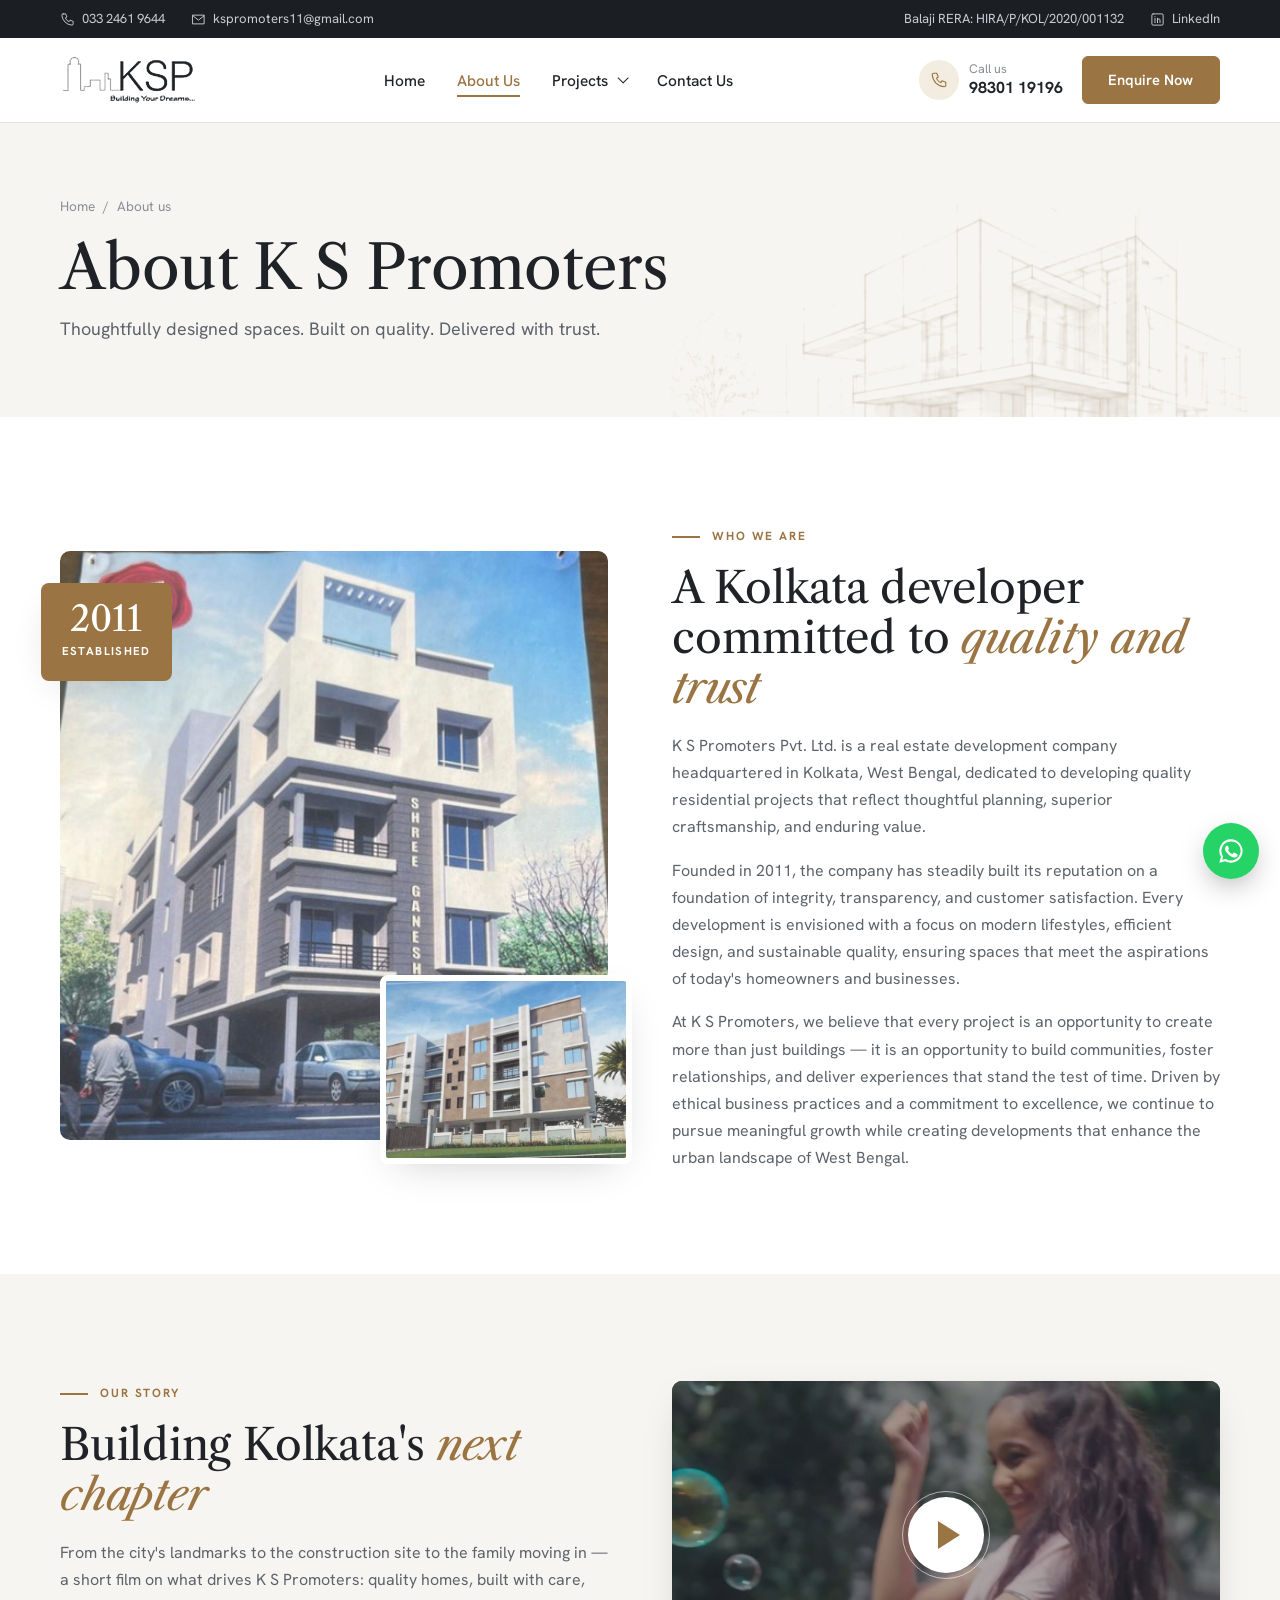
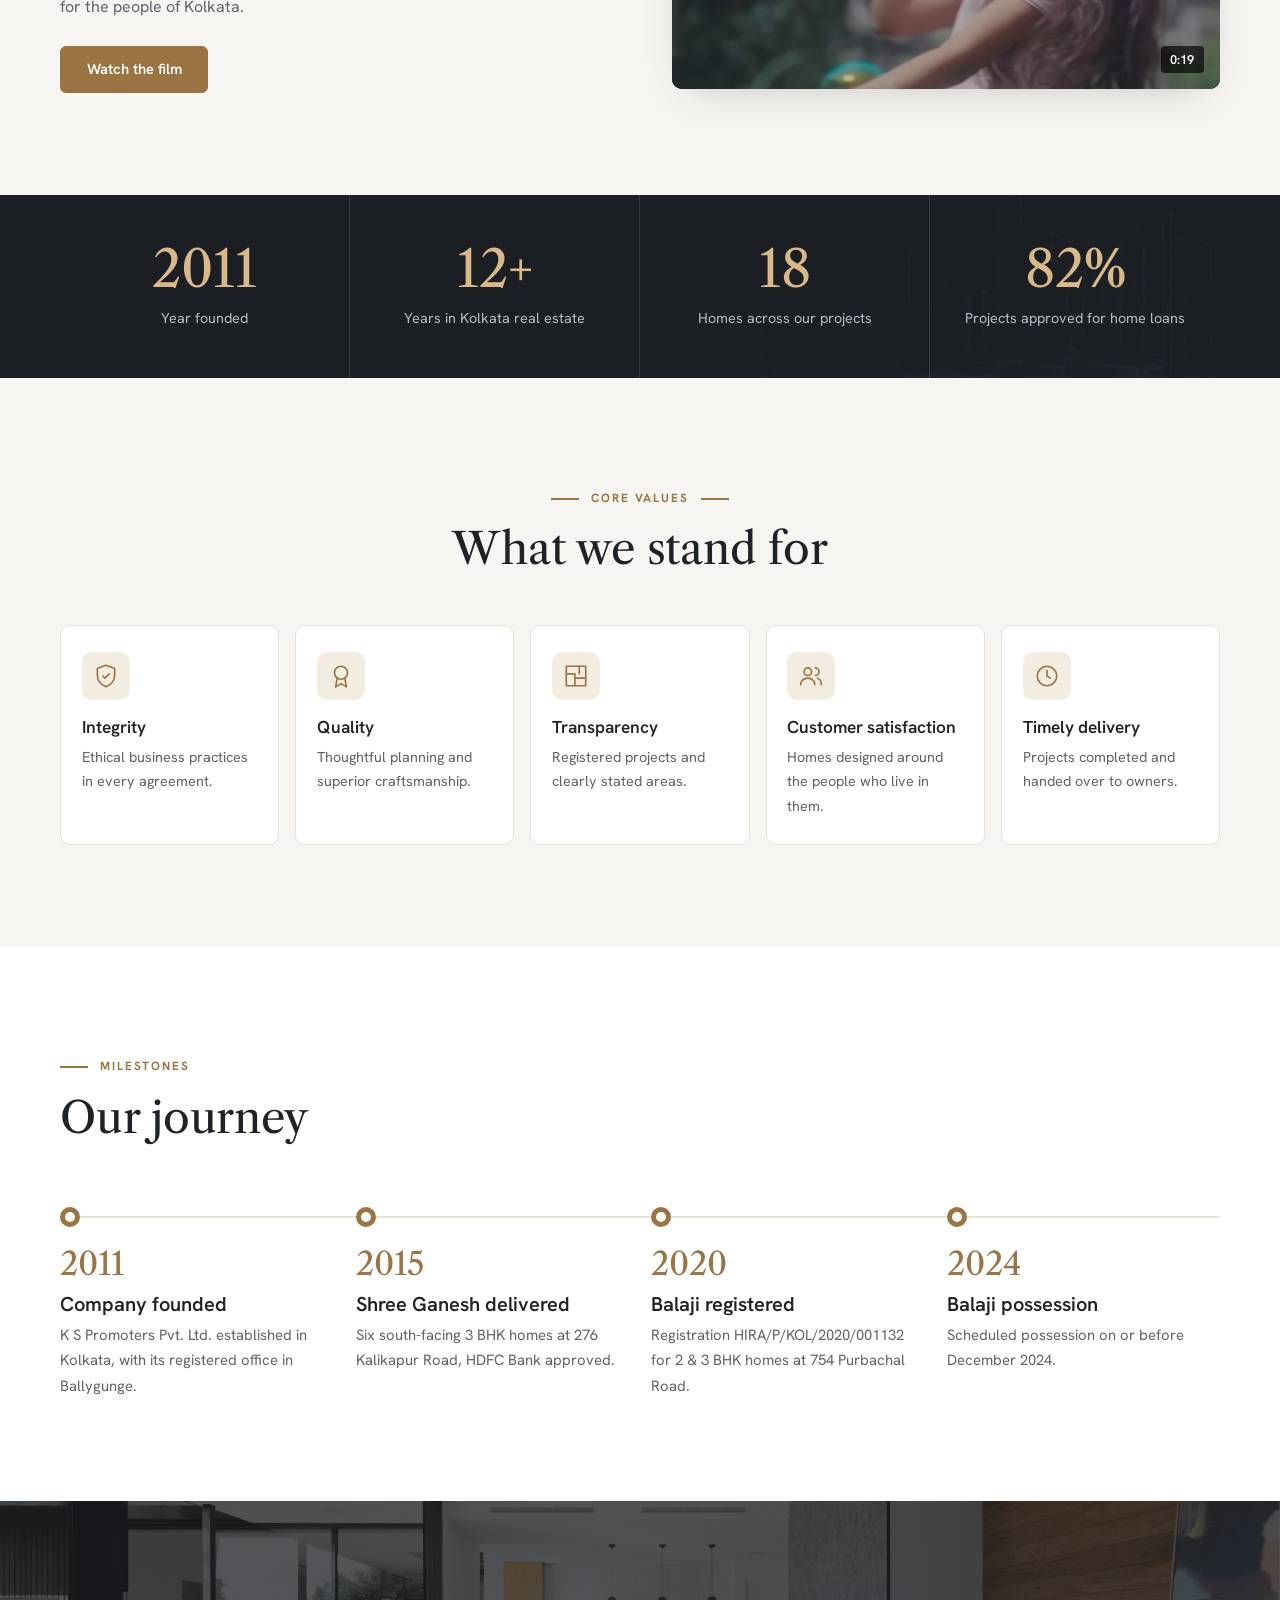
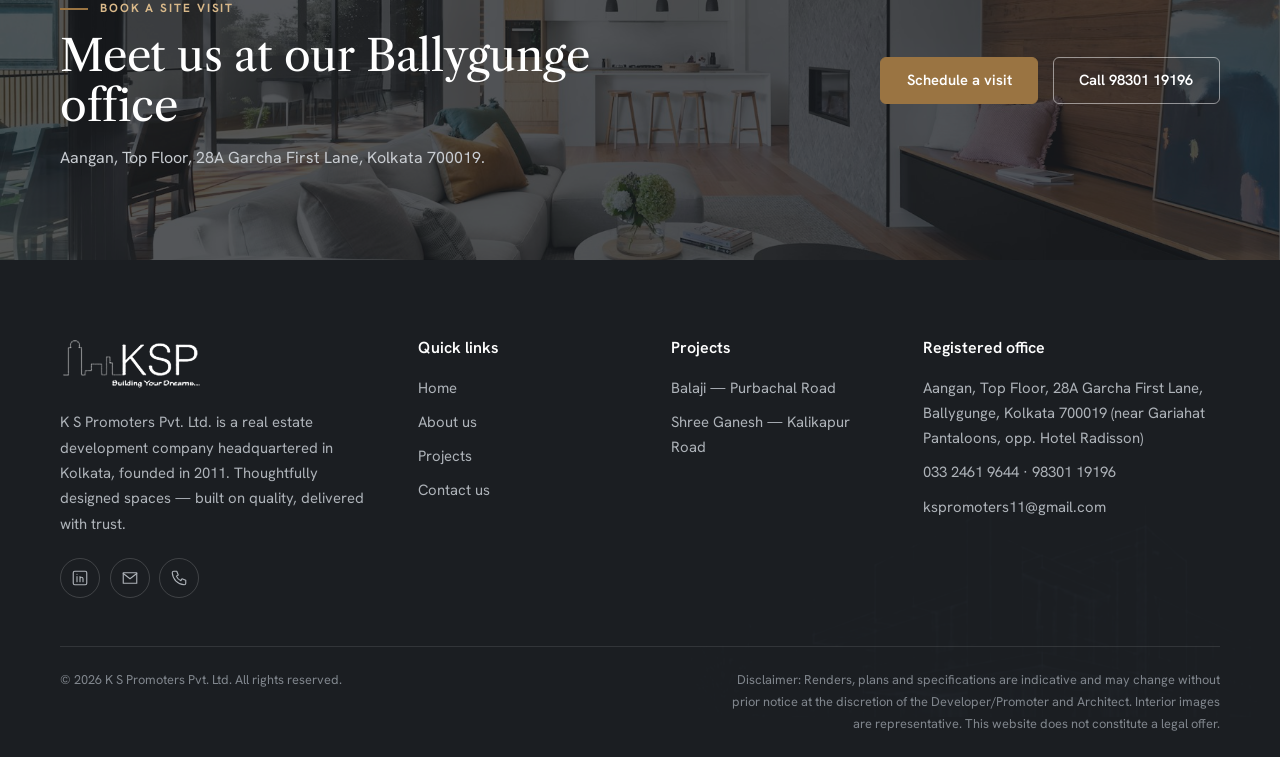
==== commit 6050fcdc: "Add video hero and brand film" ====
--- a/about.html
+++ b/about.html
@@ -90,6 +90,18 @@
   </div>
 </div></section>
 
+<section class="sec soft"><div class="wrap split">
+  <div class="rv">
+    <span class="eyebrow">Our story</span>
+    <h2 class="h2" style="margin:1rem 0 1.2rem">Building Kolkata's <em>next chapter</em></h2>
+    <p class="p">From the city's landmarks to the construction site to the family moving in — a short film on what drives K S Promoters: quality homes, built with care, for the people of Kolkata.</p>
+    <button class="btn" type="button" data-film style="margin-top:1.6rem">Watch the film</button>
+  </div>
+  <button class="film-thumb rv d1" type="button" data-film aria-label="Play the K S Promoters film">
+    <img src="assets/video/film-poster.jpg" alt="" loading="lazy"><span class="play big"><i></i></span><span class="dur">0:19</span>
+  </button>
+</div></section>
+
 <section class="stats"><div class="wrap rv">
   <div class="s"><b>2011</b><span>Year founded</span></div>
   <div class="s"><b><span data-count="15">15</span>+</b><span>Years in Kolkata real estate</span></div>
@@ -133,6 +145,10 @@
   </div>
   <div class="bot"><p>© <span class="yr-now"></span> K S Promoters Pvt. Ltd. All rights reserved.</p><p>Disclaimer: Renders, plans and specifications are indicative and may change without prior notice at the discretion of the Developer/Promoter and Architect. Interior images are representative. This website does not constitute a legal offer.</p></div>
 </div></footer>
+<dialog class="film" aria-label="K S Promoters film">
+  <button class="x" aria-label="Close">×</button>
+  <video controls playsinline preload="none" poster="assets/video/film-poster.jpg"><source src="assets/video/ksp-film.mp4" type="video/mp4"></video>
+</dialog>
 <dialog class="enq" aria-labelledby="enq-t">
   <button class="x" aria-label="Close">×</button>
   <form class="form enquiry">
--- a/style.css
+++ b/style.css
@@ -97,23 +97,10 @@
 .trust div{font-size:.82rem;color:var(--slate);line-height:1.35}
 .trust b{display:block;font:400 1.7rem/1.1 var(--serif);color:var(--ink);margin-bottom:.15rem}
 
-/* slider */
-.slider{position:relative;border-radius:10px;overflow:hidden;box-shadow:0 30px 60px -30px rgba(31,35,40,.45);aspect-ratio:4/3.3;background:var(--ink)}
-.slide{position:absolute;inset:0;opacity:0;transition:opacity 1s ease}
-.slide.on{opacity:1}
-.slide img{width:100%;height:100%;object-fit:cover;transform:scale(1.06);transition:transform 6s ease}
-.slide.on img{transform:scale(1)}
-.slide .cap{position:absolute;left:1.2rem;right:1.2rem;bottom:1.2rem;background:#ffffffef;backdrop-filter:blur(6px);border-radius:var(--r);padding:1rem 1.2rem;display:flex;justify-content:space-between;align-items:center;gap:1rem}
-.slide .cap small{display:block;font-size:.72rem;color:var(--muted);text-transform:uppercase;letter-spacing:.1em;font-weight:700}
-.slide .cap b{display:block;font:400 1.35rem/1.2 var(--serif)}
-.slide .cap span{font-size:.88rem;color:var(--slate)}
 .badge{display:inline-flex;align-items:center;gap:.4rem;font:700 .7rem/1 var(--sans);letter-spacing:.08em;text-transform:uppercase;padding:.45rem .7rem;border-radius:99px;background:var(--bronze-l);color:var(--bronze-d)}
 .badge.done{background:#e7f2ea;color:#2f6b43}
 .badge.top{position:absolute;top:1rem;left:1rem;z-index:2;background:#fff}
 .badge.top.done{background:#e7f2ea}
-.dots{position:absolute;top:1.1rem;right:1rem;display:flex;gap:.4rem;z-index:2}
-.dots button{width:28px;height:4px;border:0;border-radius:2px;background:#ffffff80;cursor:pointer;padding:0}
-.dots button.on{background:#fff}
 
 /* quick enquiry bar */
 .qbar{position:relative;z-index:5;margin-top:-3.2rem}
@@ -402,3 +389,38 @@
 .split.pd{grid-template-columns:1.6fr 1fr}
 .split.pd>*{min-width:0}
 @media (max-width:980px){.split.pd{grid-template-columns:1fr}}
+
+/* video hero */
+.hero.vid{min-height:min(90svh,820px);display:flex;align-items:center;background:#111;padding:clamp(4rem,8vw,6rem) 0 clamp(6rem,9vw,8rem)}
+.hero.vid::before{content:"";position:absolute;inset:0;z-index:1;width:auto;aspect-ratio:auto;opacity:1;background:linear-gradient(90deg,rgba(17,19,22,.88) 0%,rgba(17,19,22,.6) 45%,rgba(17,19,22,.2) 100%),linear-gradient(0deg,rgba(17,19,22,.55),transparent 40%)}
+.hero.vid::after{display:none}
+.hero-video{position:absolute;inset:0;width:100%;height:100%;object-fit:cover}
+.hero.vid .wrap{display:block;position:relative;z-index:2;width:100%}
+.hero-copy{max-width:680px}
+.hero.vid .eyebrow{color:#d9b98a}
+.hero.vid .eyebrow::before{background:#d9b98a}
+.hero.vid .h1{color:#fff}
+.hero.vid .h1 em{color:#d9b98a}
+.hero.vid .lead{color:#e3e5e8}
+.hero.vid .actions{align-items:center}
+.hero.vid .trust{border-color:#ffffff30}
+.hero.vid .trust div{color:#c9cdd2}
+.hero.vid .trust b{color:#fff}
+.play{display:inline-flex;align-items:center;gap:.8rem;background:none;border:0;color:#fff;font:600 .92rem var(--sans);cursor:pointer;padding:.4rem .6rem}
+.play i{position:relative;width:48px;height:48px;border-radius:50%;background:#fff;flex:none}
+.play i::before{content:"";position:absolute;left:19px;top:15px;border-left:14px solid var(--bronze);border-top:9px solid transparent;border-bottom:9px solid transparent}
+.play i::after{content:"";position:absolute;inset:-6px;border-radius:50%;border:1.5px solid #ffffff90;animation:ring 2.2s ease-out infinite}
+@keyframes ring{from{transform:scale(.9);opacity:1}to{transform:scale(1.35);opacity:0}}
+.film-thumb{position:relative;display:block;width:100%;border:0;padding:0;border-radius:10px;overflow:hidden;cursor:pointer;aspect-ratio:16/9;background:#111;box-shadow:var(--shadow)}
+.film-thumb img{width:100%;height:100%;object-fit:cover;transition:transform .8s var(--ease)}
+.film-thumb:hover img{transform:scale(1.04)}
+.film-thumb::after{content:"";position:absolute;inset:0;background:rgba(17,19,22,.25)}
+.film-thumb .play.big{position:absolute;left:50%;top:50%;transform:translate(-50%,-50%);z-index:1;padding:0}
+.play.big i{width:76px;height:76px}
+.play.big i::before{left:30px;top:24px;border-left-width:22px;border-top-width:14px;border-bottom-width:14px}
+.film-thumb .dur{position:absolute;right:1rem;bottom:1rem;z-index:1;background:#000a;color:#fff;font:600 .8rem var(--sans);padding:.3rem .6rem;border-radius:4px}
+dialog.film{margin:auto;border:0;padding:0;background:#000;width:min(94vw,1100px);border-radius:10px;overflow:visible}
+dialog.film::backdrop{background:#0b0c0ef2}
+dialog.film video{display:block;width:100%;aspect-ratio:16/9;border-radius:10px;background:#000}
+dialog.film .x{position:absolute;right:0;top:-48px;width:40px;height:40px;border-radius:50%;border:1px solid #ffffff55;background:none;color:#fff;font-size:1.3rem;cursor:pointer}
+@media (max-width:640px){.hero.vid{min-height:auto}.hero.vid::before{background:rgba(17,19,22,.68)}}
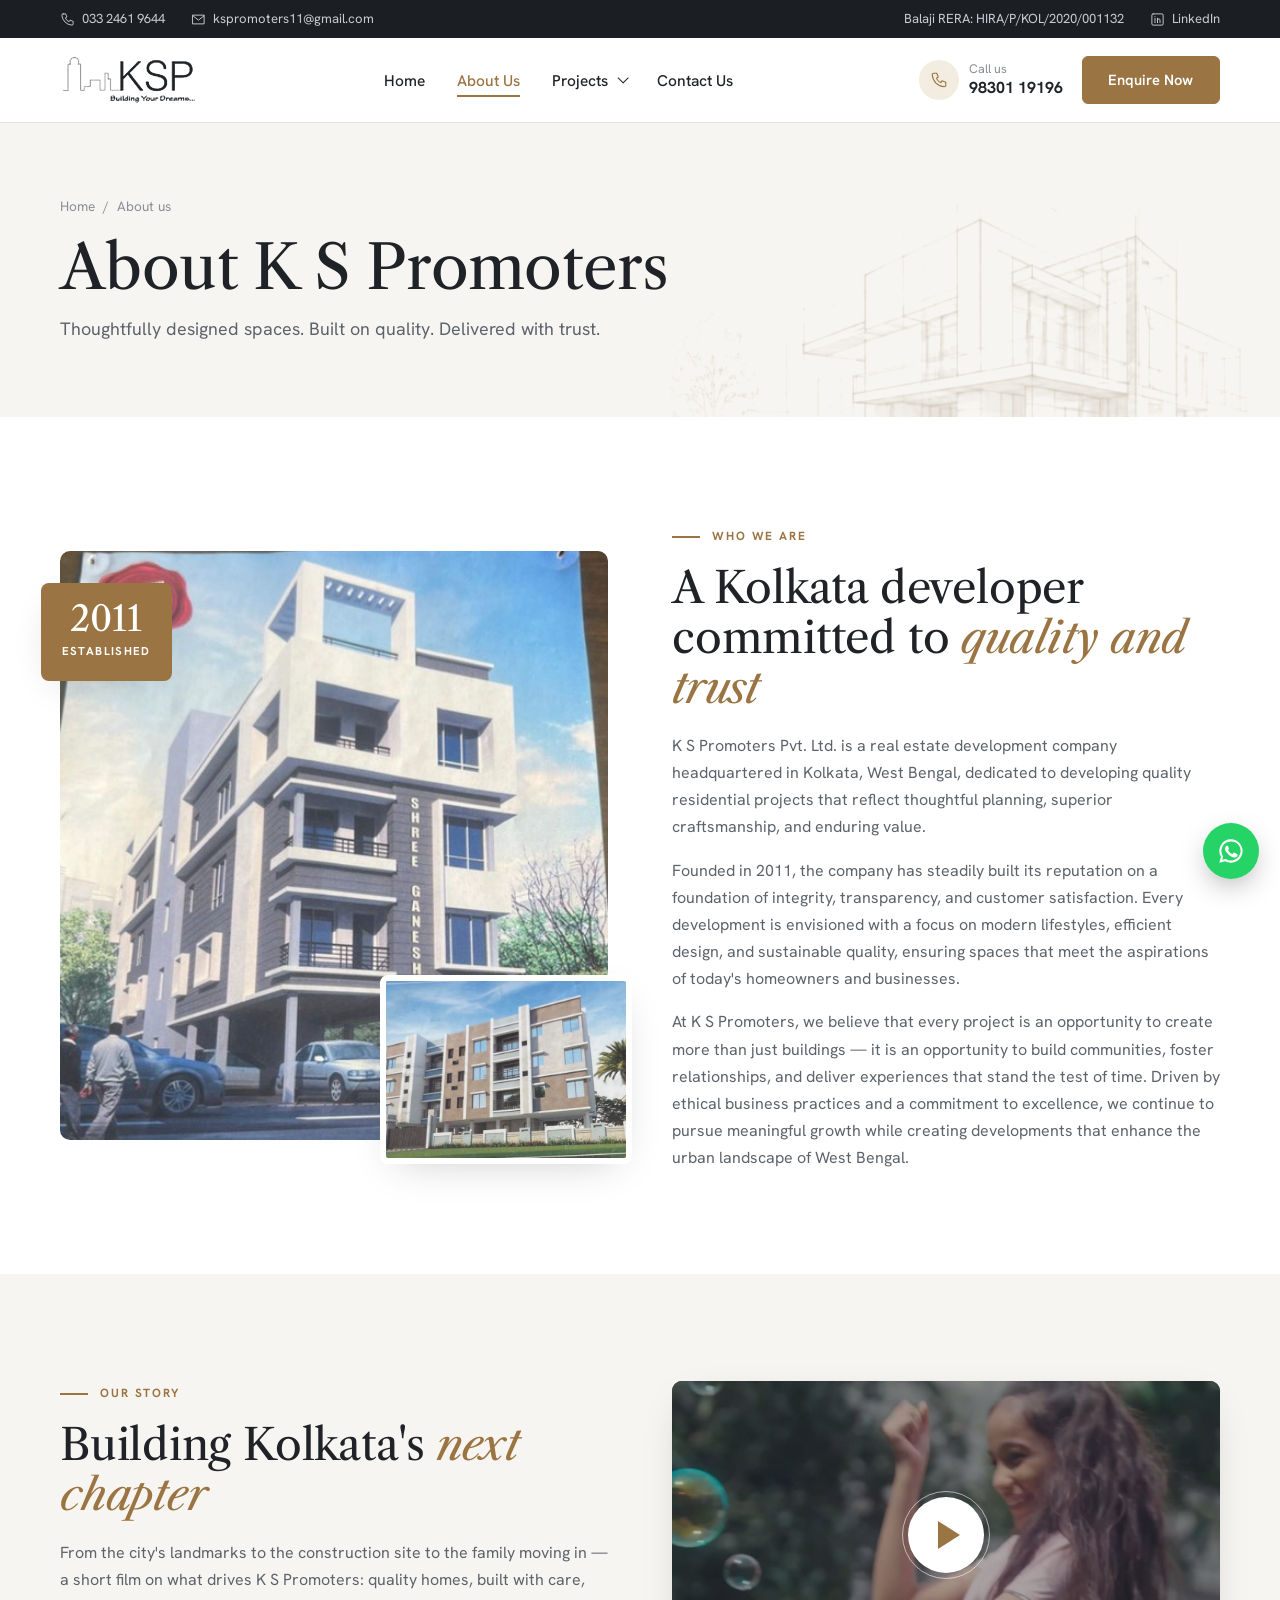
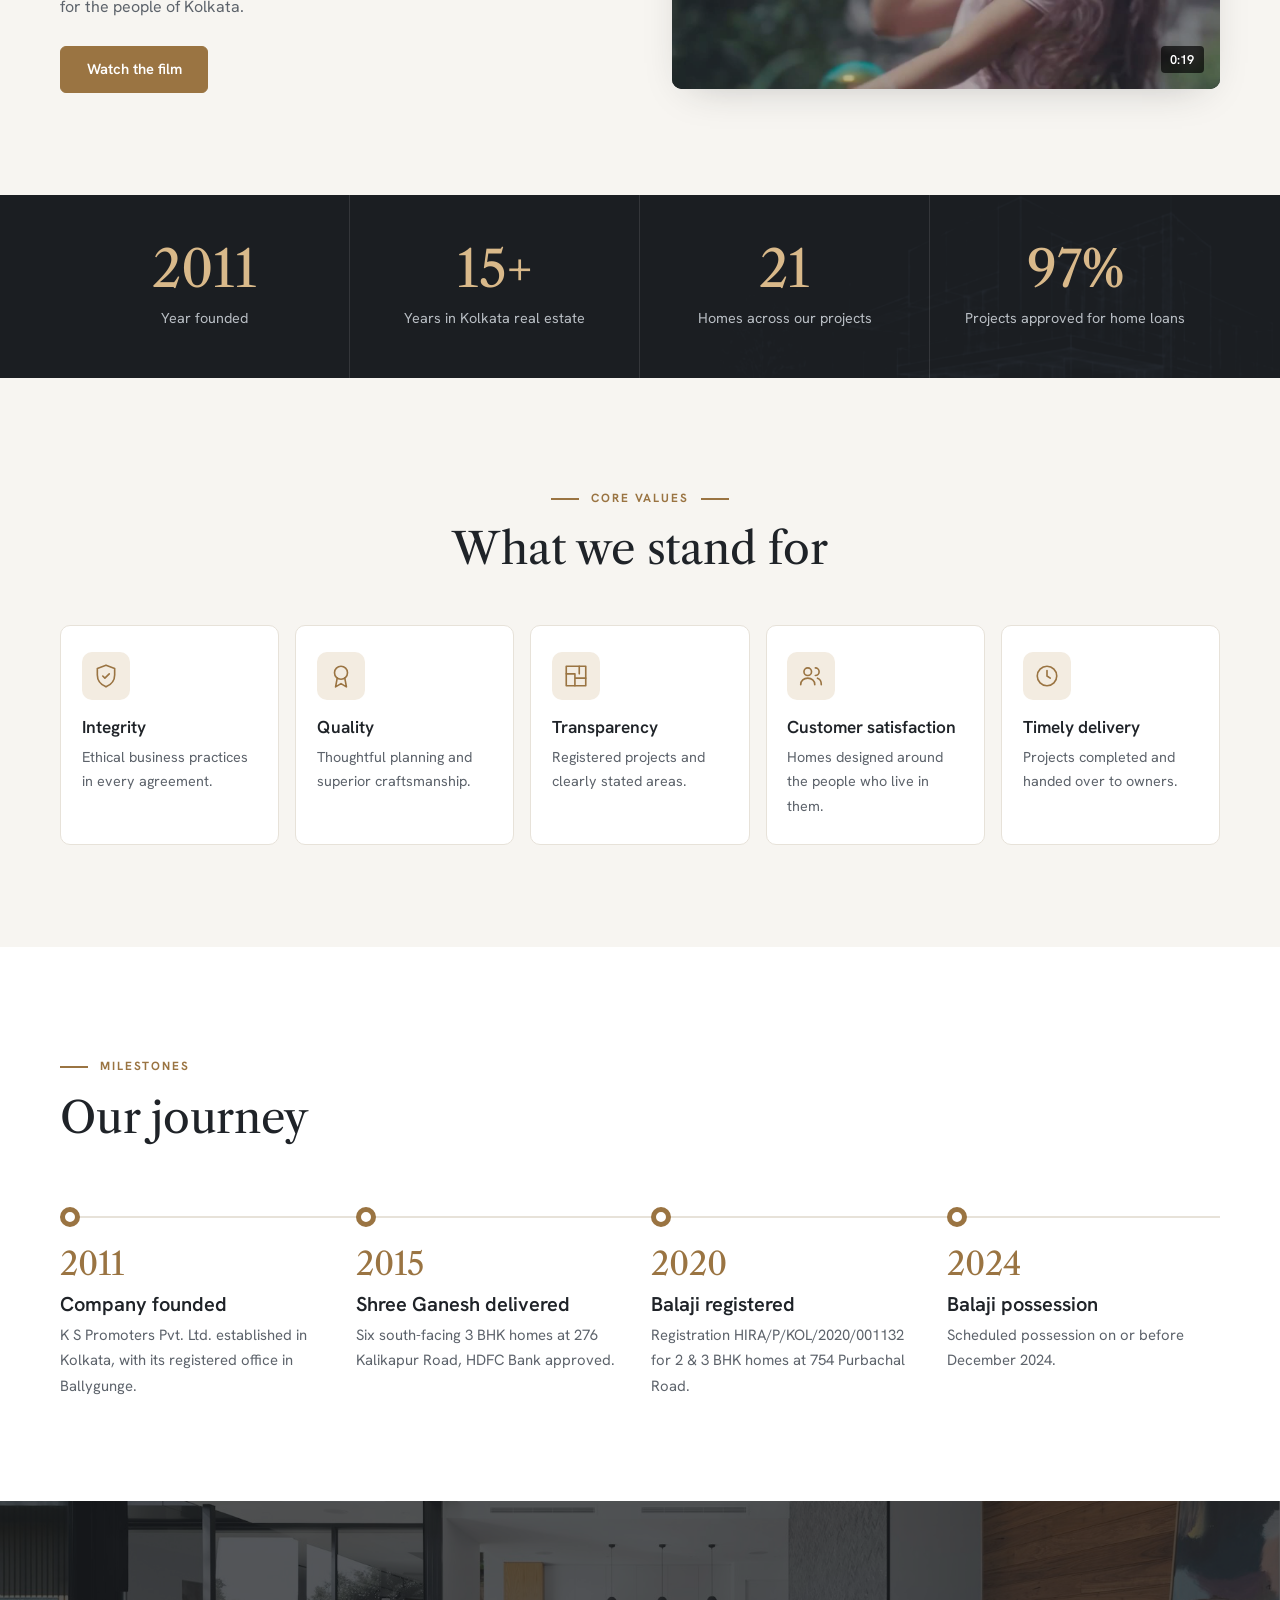
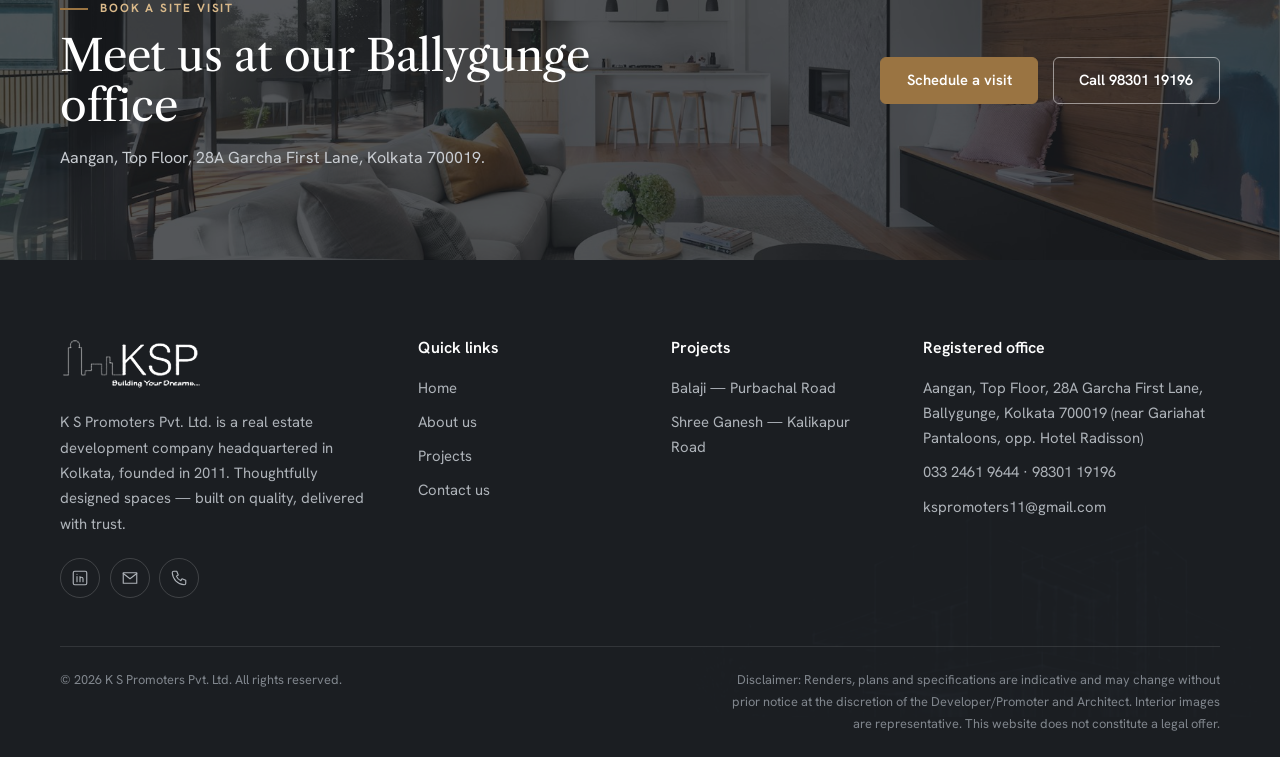
==== commit 3cfd6284: "Mobile layout pass: compact sections, sticky action bar, header call button" ====
--- a/about.html
+++ b/about.html
@@ -65,6 +65,7 @@
   <div class="hd-cta">
     <a class="hd-phone" href="tel:+919830119196"><span class="ic"><svg class="i" aria-hidden="true"><use href="#i-phone"/></svg></span><span>Call us<b>98301 19196</b></span></a>
     <a class="btn" href="contact.html" data-enquire>Enquire Now</a>
+    <a class="hd-call" href="tel:+919830119196" aria-label="Call 98301 19196"><svg class="i" aria-hidden="true"><use href="#i-phone"/></svg></a>
     <button class="burger" aria-label="Menu" aria-expanded="false" aria-controls="nav"><span></span></button>
   </div>
 </div></header>
@@ -163,6 +164,11 @@
 <p class="note">By submitting, you agree to be contacted by K S Promoters about your enquiry.</p>
   </form>
 </dialog>
+<nav class="mbar" aria-label="Quick actions">
+  <a href="tel:+919830119196"><svg class="i" aria-hidden="true"><use href="#i-phone"/></svg><span>Call</span></a>
+  <a href="https://wa.me/919830119196?text=Hi%2C%20I%27m%20interested%20in%20a%20K%20S%20Promoters%20property." target="_blank" rel="noopener"><svg viewBox="0 0 24 24"><path d="M12 2a10 10 0 00-8.6 15.1L2 22l5-1.3A10 10 0 1012 2zm0 18.2a8.2 8.2 0 01-4.2-1.2l-.3-.2-3 .8.8-2.9-.2-.3A8.2 8.2 0 1112 20.2zm4.5-6.1c-.2-.1-1.5-.7-1.7-.8s-.4-.1-.6.1-.7.8-.8 1-.3.2-.5.1a6.7 6.7 0 01-3.3-2.9c-.3-.4.2-.4.7-1.3a.4.4 0 000-.4l-.8-1.9c-.2-.5-.4-.4-.6-.4h-.5a1 1 0 00-.7.3 3 3 0 00-.9 2.2 5.2 5.2 0 001.1 2.8 11.9 11.9 0 004.6 4c1.7.7 2.4.8 3.2.7a2.8 2.8 0 001.8-1.3 2.3 2.3 0 00.2-1.3c-.1-.1-.3-.2-.5-.3z"/></svg><span>WhatsApp</span></a>
+  <a href="contact.html" data-enquire class="pri"><svg class="i" aria-hidden="true"><use href="#i-mail"/></svg><span>Enquire</span></a>
+</nav>
 <a class="wa" href="https://wa.me/919830119196?text=Hi%2C%20I%27m%20interested%20in%20a%20K%20S%20Promoters%20property." target="_blank" rel="noopener" aria-label="Chat on WhatsApp"><svg viewBox="0 0 24 24"><path d="M12 2a10 10 0 00-8.6 15.1L2 22l5-1.3A10 10 0 1012 2zm0 18.2a8.2 8.2 0 01-4.2-1.2l-.3-.2-3 .8.8-2.9-.2-.3A8.2 8.2 0 1112 20.2zm4.5-6.1c-.2-.1-1.5-.7-1.7-.8s-.4-.1-.6.1-.7.8-.8 1-.3.2-.5.1a6.7 6.7 0 01-3.3-2.9c-.3-.4.2-.4.7-1.3a.4.4 0 000-.4l-.8-1.9c-.2-.5-.4-.4-.6-.4h-.5a1 1 0 00-.7.3 3 3 0 00-.9 2.2 5.2 5.2 0 001.1 2.8 11.9 11.9 0 004.6 4c1.7.7 2.4.8 3.2.7a2.8 2.8 0 001.8-1.3 2.3 2.3 0 00.2-1.3c-.1-.1-.3-.2-.5-.3z"/></svg></a>
 <script src="script.js"></script>
 </body>
--- a/style.css
+++ b/style.css
@@ -424,3 +424,137 @@
 dialog.film video{display:block;width:100%;aspect-ratio:16/9;border-radius:10px;background:#000}
 dialog.film .x{position:absolute;right:0;top:-48px;width:40px;height:40px;border-radius:50%;border:1px solid #ffffff55;background:none;color:#fff;font-size:1.3rem;cursor:pointer}
 @media (max-width:640px){.hero.vid{min-height:auto}.hero.vid::before{background:rgba(17,19,22,.68)}}
+
+/* ===== mobile pass ===== */
+.hd-call,.mbar{display:none}
+@media (max-width:860px){
+  .hd .wrap{min-height:68px}
+  .nav{top:68px}
+  .subnav{top:68px}
+  .logo img{height:42px}
+  .hd-cta{gap:.6rem}
+  .hd-call{display:grid;place-items:center;width:44px;height:44px;border-radius:var(--r);background:var(--bronze-l);color:var(--bronze)}
+  .hd-call svg.i{width:20px;height:20px}
+  .wa{display:none}
+  .mbar{display:grid;grid-template-columns:1fr 1fr 1.3fr;position:fixed;left:0;right:0;bottom:0;z-index:95;background:#fff;border-top:1px solid var(--line);box-shadow:0 -8px 24px -12px rgba(0,0,0,.25);padding-bottom:env(safe-area-inset-bottom)}
+  .mbar a{display:flex;align-items:center;justify-content:center;gap:.45rem;min-height:56px;font:600 .9rem var(--sans);color:var(--ink)}
+  .mbar a+a{border-left:1px solid var(--line)}
+  .mbar svg{width:20px;height:20px}
+  .mbar svg.i{color:var(--bronze)}
+  .mbar a:nth-child(2) svg{fill:#25d366}
+  .mbar .pri{background:var(--bronze);color:#fff;border-left:0}
+  .mbar .pri svg.i{color:#fff}
+  body{padding-bottom:calc(56px + env(safe-area-inset-bottom))}
+  .nav{bottom:56px}
+}
+@media (max-width:640px){
+  body{font-size:.97rem}
+  .wrap{padding:0 1.15rem}
+  .sec{padding:3.25rem 0}
+  .sec-head{margin-bottom:1.6rem}
+  .sec-head .h2{margin:.7rem 0 .5rem}
+  .h1{font-size:2.15rem;line-height:1.12}
+  .h2{font-size:1.75rem}
+  .lead{font-size:1rem}
+  .eyebrow{font-size:.68rem;letter-spacing:.12em}
+  .eyebrow::before{width:20px}
+  .btn{padding:.9rem 1.2rem}
+
+  /* hero */
+  .hero.vid{padding:3rem 0 2.2rem;min-height:min(calc(100svh - 124px),700px)}
+  .hero.vid .h1{margin:.9rem 0 1rem}
+  .hero.vid .lead{margin-bottom:1.6rem}
+  .hero.vid .actions{display:grid;grid-template-columns:1fr 1fr;gap:.7rem}
+  .hero.vid .actions .btn{width:100%;padding:.9rem .6rem;font-size:.88rem}
+  .hero.vid .play{grid-column:1/-1;justify-content:center;padding:.3rem 0}
+  .play i{width:40px;height:40px}
+  .play i::before{left:16px;top:12px;border-left-width:12px;border-top-width:8px;border-bottom-width:8px}
+  .trust{display:grid;grid-template-columns:repeat(3,1fr);gap:.5rem;margin-top:1.8rem;padding-top:1.2rem}
+  .trust b{font-size:1.35rem}
+  .trust div{font-size:.75rem}
+
+  /* quick enquiry: own block, no overlap with the video */
+  .qbar{margin-top:0;background:var(--soft);padding:1.6rem 0}
+  .qbar form{padding:1.2rem;gap:.7rem;box-shadow:none}
+  .qbar .t{font-size:1.2rem}
+
+  /* about collage */
+  .about-img{margin:0}
+  .about-img .main{aspect-ratio:4/3}
+  .about-img .inset{display:none}
+  .about-img .since{left:.8rem;top:.8rem;padding:.7rem .9rem}
+  .about-img .since b{font-size:1.5rem}
+  .values{gap:.45rem;margin:1.2rem 0 1.4rem}
+  .values span{font-size:.8rem;padding:.4rem .7rem}
+
+  /* stats */
+  .stats .s{padding:1.6rem .6rem}
+  .stats b{font-size:2rem}
+  .stats span{font-size:.8rem;margin-top:.4rem}
+
+  /* compact icon rows instead of tall cards */
+  .feat,.vcards{gap:.7rem}
+  .feat>div,.vcards>div{display:grid;grid-template-columns:44px 1fr;column-gap:1rem;padding:1.1rem 1.1rem;align-items:start}
+  .feat .ic,.vcards .ic{width:44px;height:44px;margin:0;grid-row:span 2}
+  .feat .ic svg.i,.vcards .ic svg.i{width:22px;height:22px}
+  .feat h3,.vcards h3{margin:0 0 .2rem;font-size:1rem}
+  .feat p,.vcards p{font-size:.88rem;line-height:1.5}
+  .amen,.amen[style]{grid-template-columns:1fr 1fr!important;gap:.6rem}
+  .amen li{flex-direction:row;text-align:left;gap:.6rem;padding:.8rem .85rem;font-size:.85rem;line-height:1.3}
+  .amen svg.i{width:22px;height:22px}
+  .steps{gap:.6rem}
+  .steps li{display:grid;grid-template-columns:2.6rem 1fr;column-gap:.8rem;padding:1rem 1.1rem}
+  .steps li::before{grid-row:span 2;font-size:1.6rem;margin:0}
+  .steps h3{margin:0 0 .1rem}
+  .dist{gap:.5rem}
+  .dist li{padding:.75rem .9rem;font-size:.9rem}
+  .plate{padding:.6rem}
+  .plate img{height:auto;max-height:340px}
+
+  /* project cards */
+  .tabs{width:100%}
+  .tabs button{flex:1;padding:.6rem .4rem;font-size:.82rem}
+  .card .bd{padding:1.1rem 1.1rem 1.2rem}
+  .card h3{font-size:1.5rem}
+  .card dd{font-size:.86rem}
+  .card dl div+div{padding-left:.6rem}
+
+  /* finance / faq / cta */
+  .finance{padding:1.5rem}
+  .finance::after{display:none}
+  .finance .bank span{padding:.7rem 1rem;font-size:.88rem}
+  .faq summary{padding:1rem 1.1rem;font-size:.95rem}
+  .faq details p{padding:0 1.1rem 1.1rem}
+  .cta{padding:3.2rem 0}
+  .cta .actions{display:grid;grid-template-columns:1fr 1fr;width:100%;gap:.7rem}
+  .cta .actions .btn{padding:.9rem .5rem;font-size:.86rem}
+
+  /* inner pages */
+  .phero{padding:2.2rem 0}
+  .phero::before{opacity:.25}
+  .pd-hero{padding:1.2rem 0 2rem}
+  .pd-hero .wrap{gap:1.2rem}
+  .pd-hero .h1{margin:.6rem 0 .3rem}
+  .pd-hero .loc{margin-bottom:1rem;font-size:.92rem}
+  .specs div{padding:.75rem .9rem}
+  .specs dd{font-size:.92rem}
+  .pd-hero .wrap>div:last-child>div:last-child{display:grid!important;grid-template-columns:1fr 1fr}
+  .pd-hero .wrap>div:last-child>div:last-child .btn{padding:.9rem .5rem;font-size:.86rem}
+  .ctable th,.ctable td{padding:.8rem .7rem;white-space:nowrap}
+  .ctable td:first-child{font-size:1.1rem}
+  .ctable th:last-child,.ctable td:last-child{display:none}
+  .split.pd>div>div[style*="margin-top:4rem"]{margin-top:2.6rem!important}
+  .gallery{grid-auto-rows:130px;gap:.5rem}
+  .form{padding:1.2rem}
+  .cinfo .ci{padding:1rem}
+  .map{height:300px}
+  .timeline li{padding-top:0;padding-left:2.2rem}
+  .timeline li::before{top:.4rem}
+  .timeline .yr{font-size:1.6rem}
+
+  /* footer */
+  .ft .top{grid-template-columns:1fr 1fr;gap:1.8rem 1.2rem;padding:2.8rem 0 2rem}
+  .ft .top>div:first-child,.ft .top>div:last-child{grid-column:1/-1}
+  .ft .bot{padding:1.2rem 0}
+  .ft .bot p:last-child{font-size:.74rem}
+}
